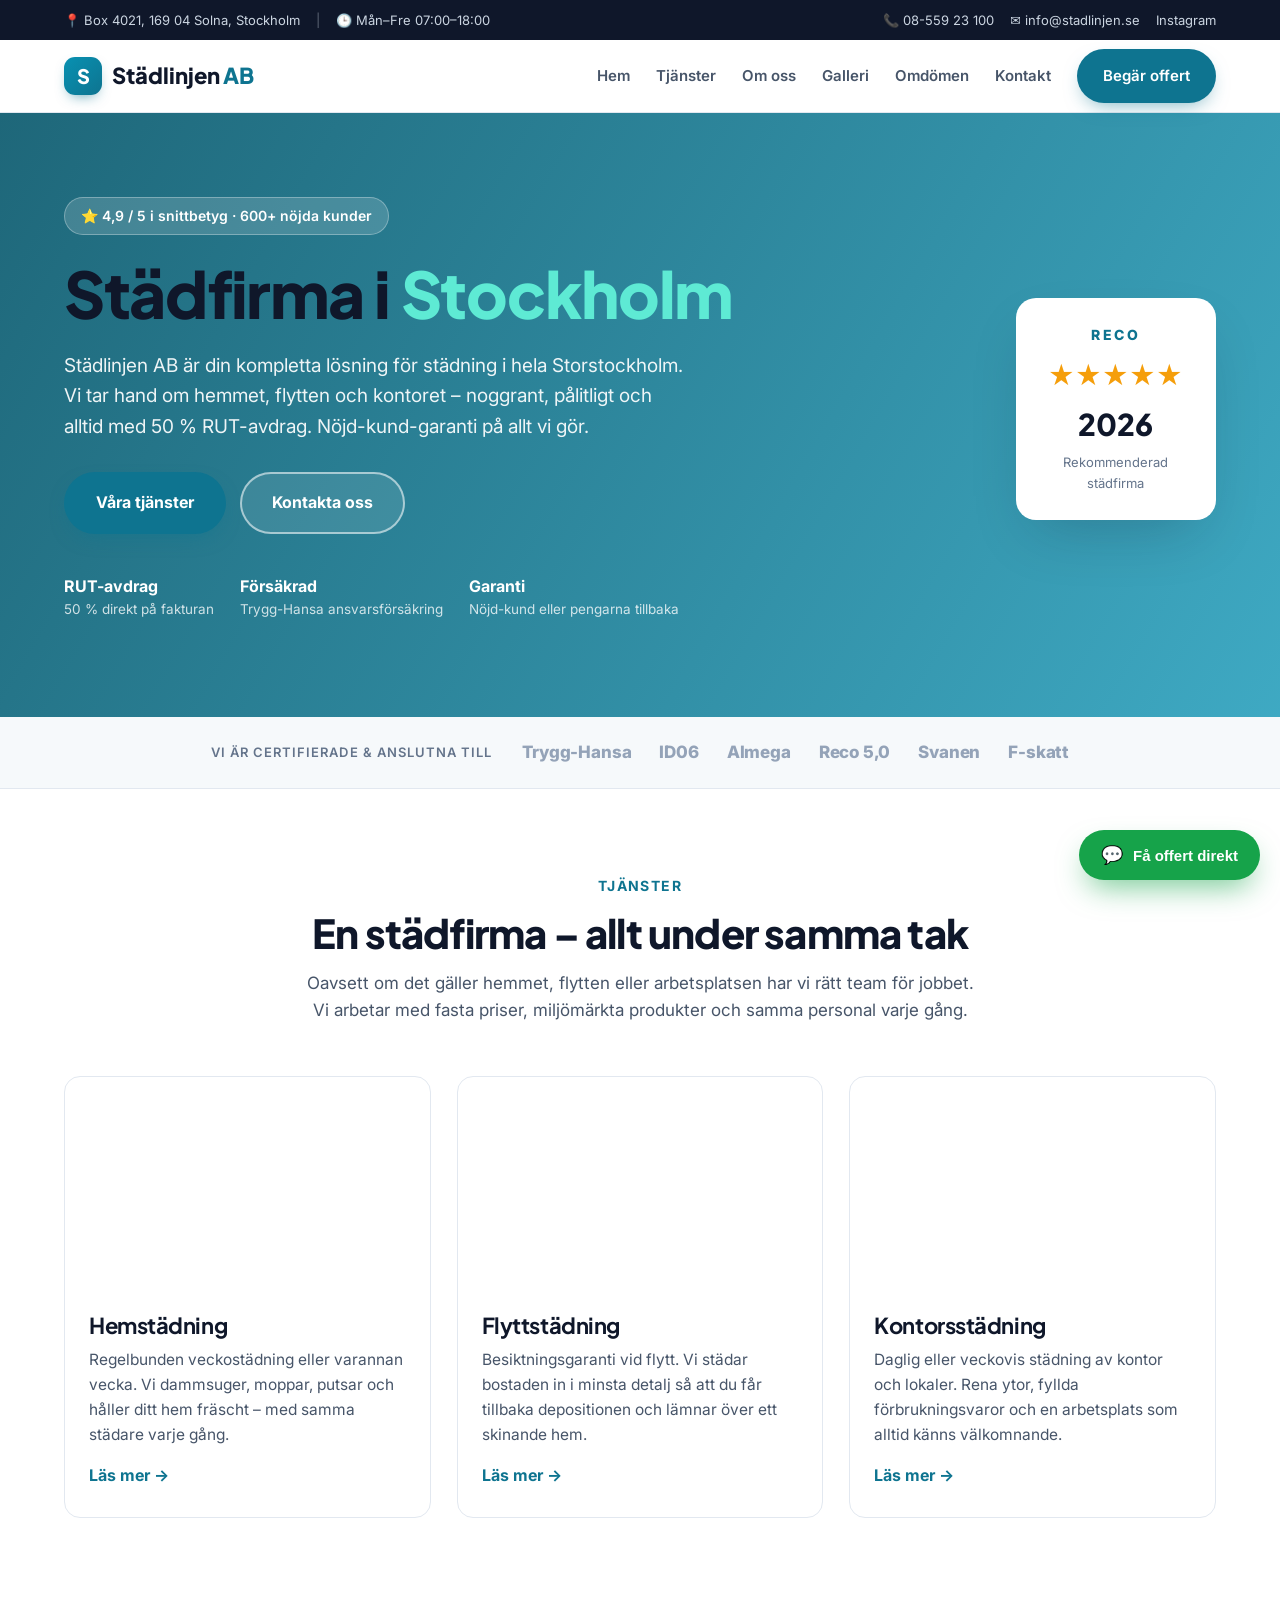
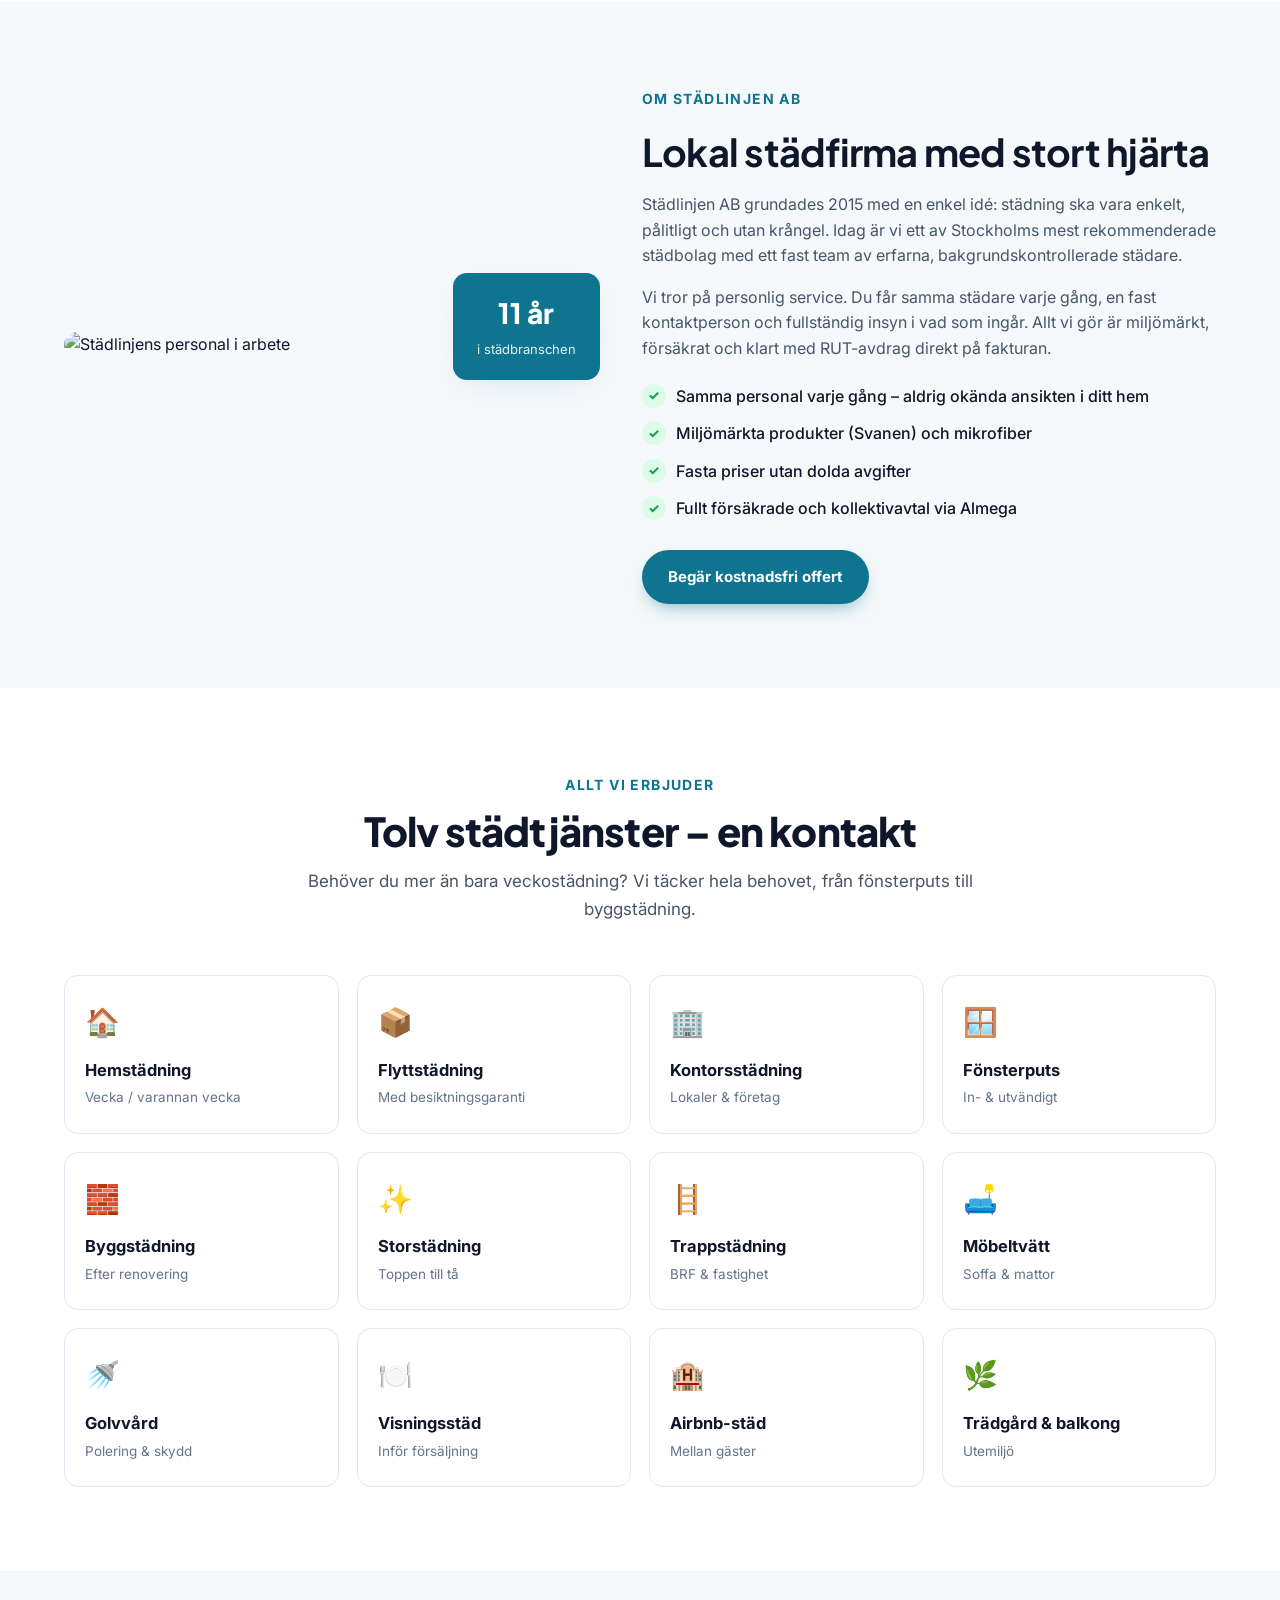
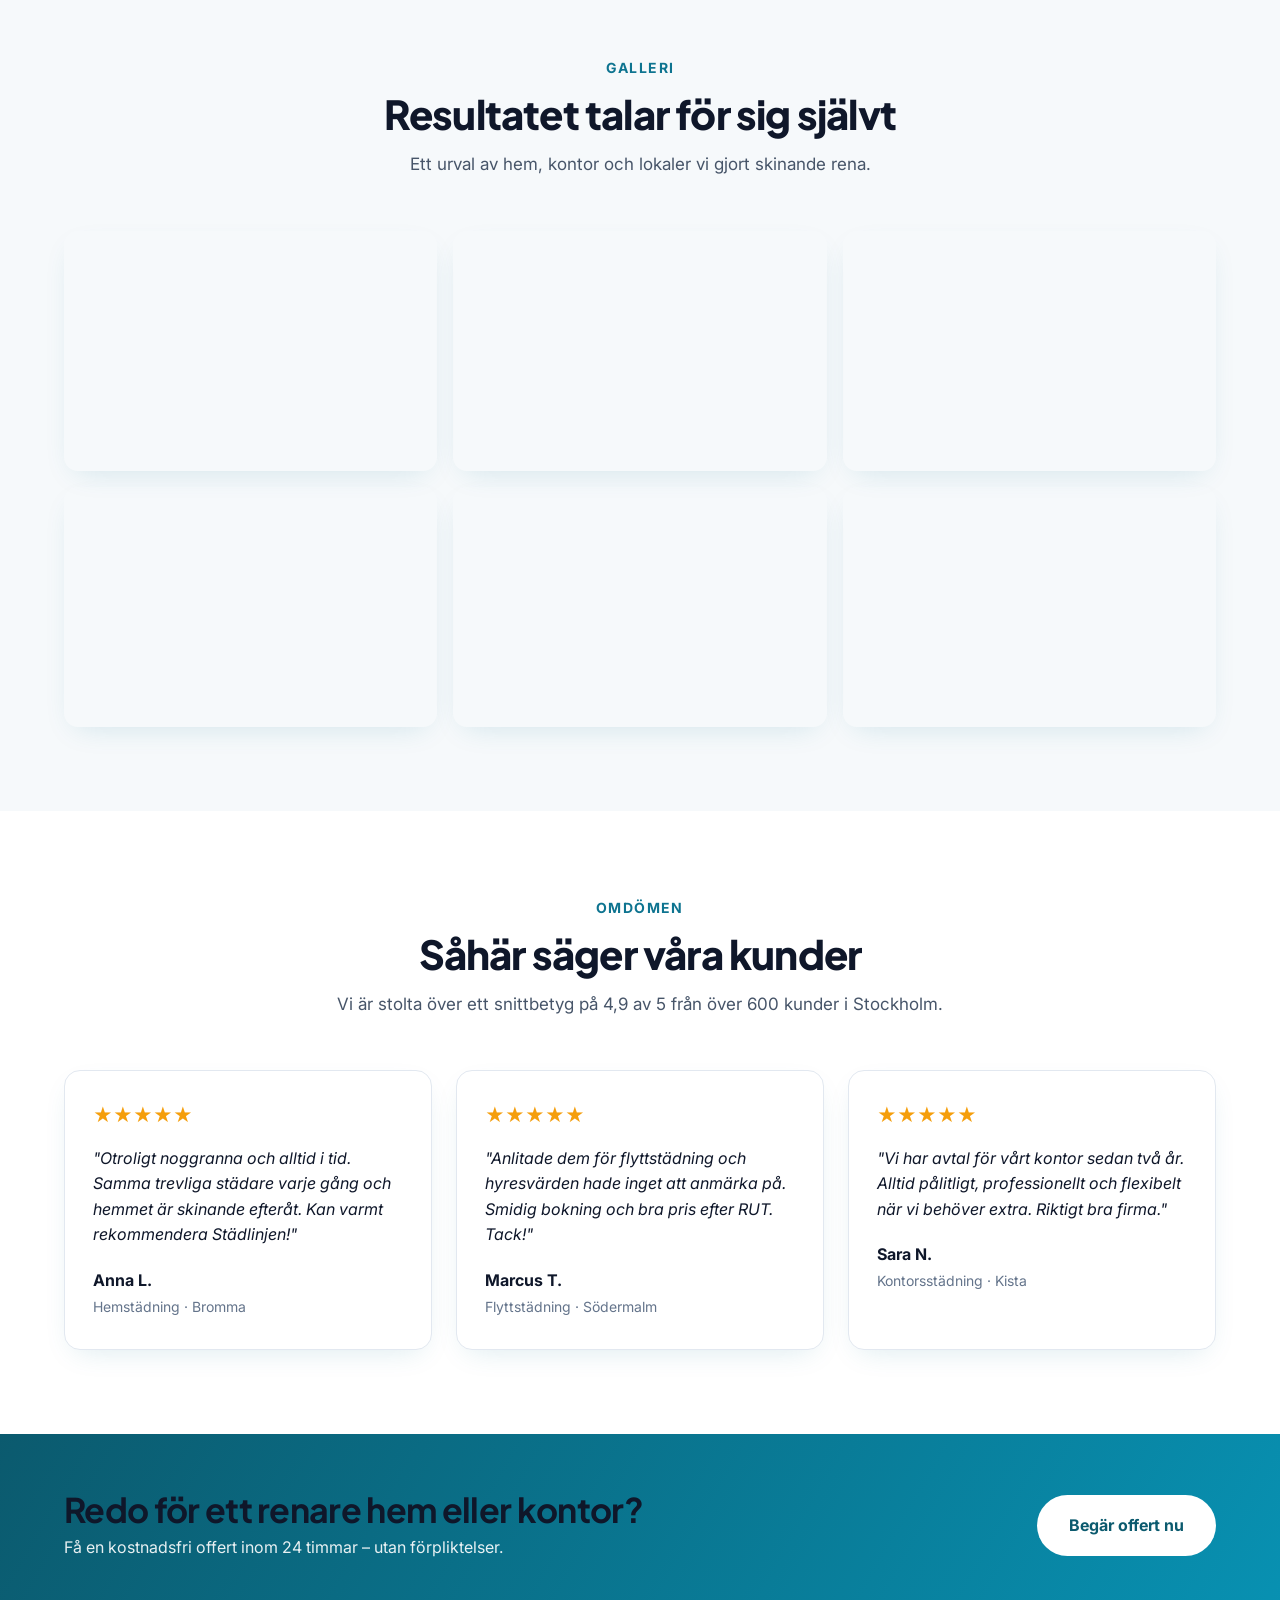
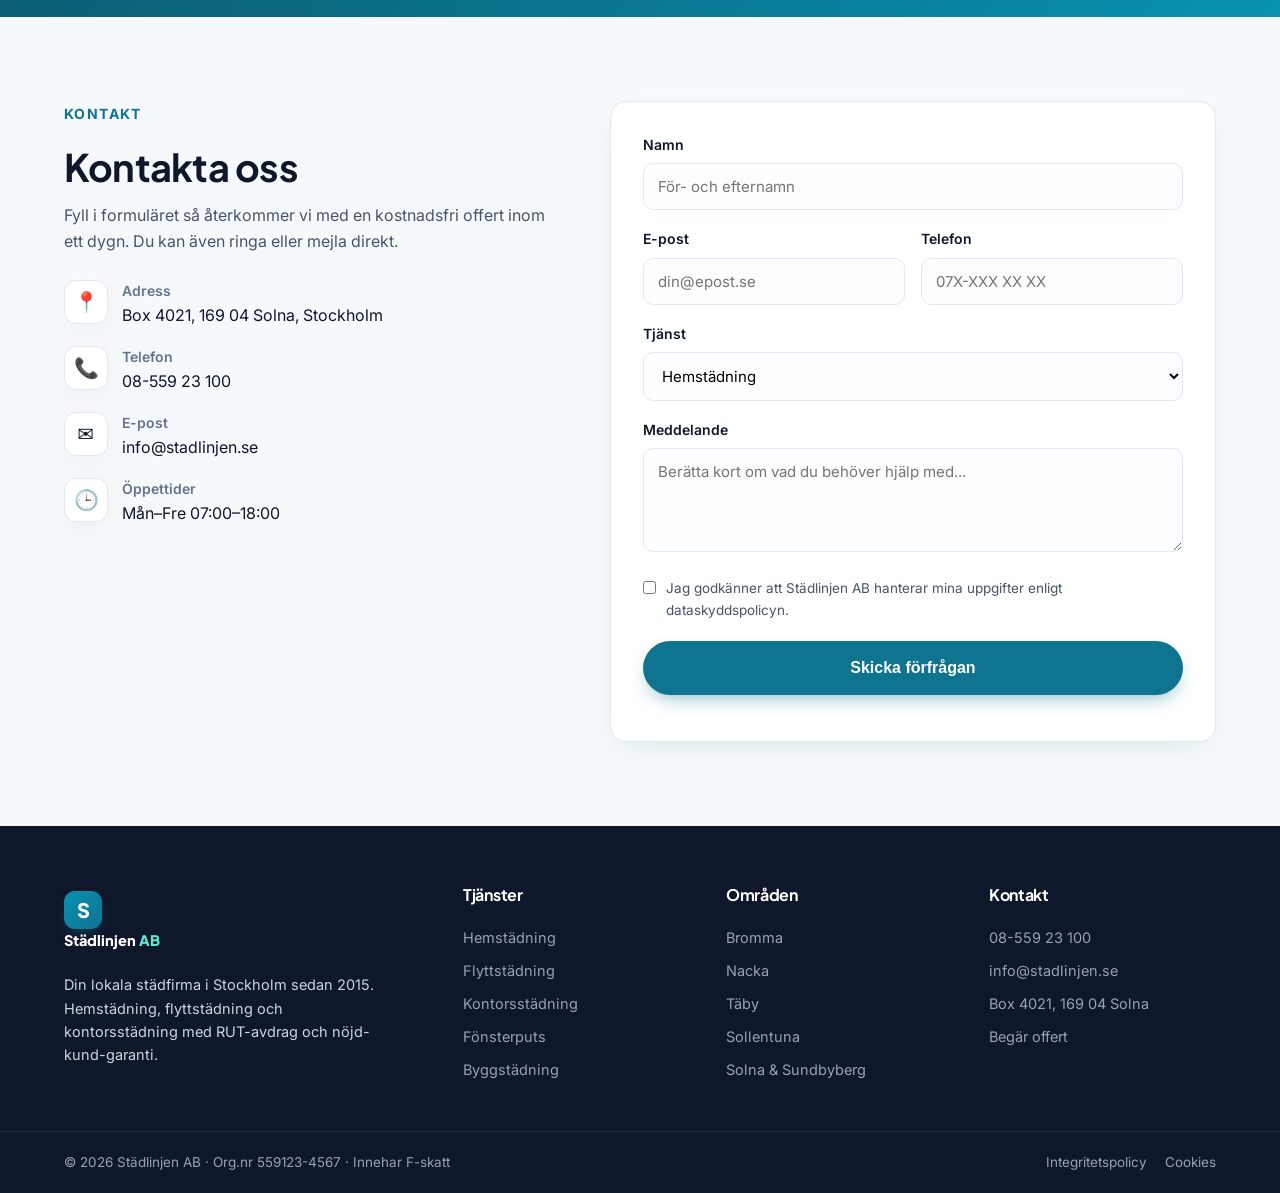
==== index.html @ bc00f58d "Städlinjen AB – hemsida + lead-motor + kontrollcenter" ====
<!DOCTYPE html>
<html lang="sv">
<head>
  <meta charset="UTF-8" />
  <meta name="viewport" content="width=device-width, initial-scale=1.0" />
  <title>Städlinjen AB – Städfirma Stockholm | Hemstädning, Flyttstädning & Kontorsstädning</title>
  <meta name="description" content="Städlinjen AB är din kompletta städfirma i Stockholm. Vi erbjuder hemstädning, flyttstädning, kontorsstädning och fönsterputs med RUT-avdrag. Boka kostnadsfri offert idag!" />
  <link rel="preconnect" href="https://fonts.googleapis.com" />
  <link rel="preconnect" href="https://fonts.gstatic.com" crossorigin />
  <link href="https://fonts.googleapis.com/css2?family=Inter:wght@400;500;600;700;800;900&family=Plus+Jakarta+Sans:wght@500;600;700;800&display=swap" rel="stylesheet" />
  <link rel="stylesheet" href="styles.css" />
</head>
<body>

  <!-- Top bar -->
  <div class="topbar">
    <div class="container topbar__inner">
      <div class="topbar__left">
        <span>📍 Box 4021, 169 04 Solna, Stockholm</span>
        <span class="topbar__divider">|</span>
        <span>🕒 Mån–Fre 07:00–18:00</span>
      </div>
      <div class="topbar__right">
        <a href="tel:08-559 23 100">📞 08-559 23 100</a>
        <a href="mailto:info@stadlinjen.se">✉️ info@stadlinjen.se</a>
        <a href="#" aria-label="Instagram">Instagram</a>
      </div>
    </div>
  </div>

  <!-- Header / Nav -->
  <header class="header" id="header">
    <div class="container header__inner">
      <a href="#hem" class="logo">
        <span class="logo__mark">S</span>
        <span class="logo__text">Städlinjen<span class="logo__ab">AB</span></span>
      </a>
      <nav class="nav" id="nav">
        <a href="#hem">Hem</a>
        <a href="#tjanster">Tjänster</a>
        <a href="#om">Om oss</a>
        <a href="#galleri">Galleri</a>
        <a href="#omdomen">Omdömen</a>
        <a href="#kontakt">Kontakt</a>
        <a href="#kontakt" class="btn btn--primary nav__cta">Begär offert</a>
      </nav>
      <button class="hamburger" id="hamburger" aria-label="Meny">
        <span></span><span></span><span></span>
      </button>
    </div>
  </header>

  <!-- Hero -->
  <section class="hero" id="hem">
    <div class="hero__bg"></div>
    <div class="container hero__inner">
      <div class="hero__content">
        <div class="hero__badge">⭐ 4,9 / 5 i snittbetyg · 600+ nöjda kunder</div>
        <h1>Städfirma i <span>Stockholm</span></h1>
        <p class="hero__lead">
          Städlinjen AB är din kompletta lösning för städning i hela Storstockholm.
          Vi tar hand om hemmet, flytten och kontoret – noggrant, pålitligt och alltid
          med 50 % RUT-avdrag. Nöjd-kund-garanti på allt vi gör.
        </p>
        <div class="hero__actions">
          <a href="#tjanster" class="btn btn--primary btn--lg">Våra tjänster</a>
          <a href="#kontakt" class="btn btn--ghost btn--lg">Kontakta oss</a>
        </div>
        <div class="hero__trust">
          <div class="hero__trust-item"><strong>RUT-avdrag</strong><span>50 % direkt på fakturan</span></div>
          <div class="hero__trust-item"><strong>Försäkrad</strong><span>Trygg-Hansa ansvarsförsäkring</span></div>
          <div class="hero__trust-item"><strong>Garanti</strong><span>Nöjd-kund eller pengarna tillbaka</span></div>
        </div>
      </div>
      <div class="hero__card">
        <div class="reco">
          <div class="reco__top">RECO</div>
          <div class="reco__stars">★★★★★</div>
          <div class="reco__year">2026</div>
          <div class="reco__label">Rekommenderad städfirma</div>
        </div>
      </div>
    </div>
  </section>

  <!-- Logos / trust strip -->
  <section class="trustbar">
    <div class="container trustbar__inner">
      <span>Vi är certifierade & anslutna till</span>
      <div class="trustbar__logos">
        <div class="trustbar__logo">Trygg-Hansa</div>
        <div class="trustbar__logo">ID06</div>
        <div class="trustbar__logo">Almega</div>
        <div class="trustbar__logo">Reco 5,0</div>
        <div class="trustbar__logo">Svanen</div>
        <div class="trustbar__logo">F-skatt</div>
      </div>
    </div>
  </section>

  <!-- Services -->
  <section class="services section" id="tjanster">
    <div class="container">
      <div class="section__head">
        <span class="eyebrow">Tjänster</span>
        <h2>En städfirma – allt under samma tak</h2>
        <p>Oavsett om det gäller hemmet, flytten eller arbetsplatsen har vi rätt team för jobbet. Vi arbetar med fasta priser, miljömärkta produkter och samma personal varje gång.</p>
      </div>

      <div class="cards">
        <article class="card">
          <div class="card__img" style="background-image:url('https://images.unsplash.com/photo-1581578731548-c64695cc6952?auto=format&fit=crop&w=900&q=80')"></div>
          <div class="card__body">
            <h3>Hemstädning</h3>
            <p>Regelbunden veckostädning eller varannan vecka. Vi dammsuger, moppar, putsar och håller ditt hem fräscht – med samma städare varje gång.</p>
            <a href="#kontakt" class="card__link">Läs mer →</a>
          </div>
        </article>

        <article class="card">
          <div class="card__img" style="background-image:url('https://images.unsplash.com/photo-1600585154340-be6161a56a0c?auto=format&fit=crop&w=900&q=80')"></div>
          <div class="card__body">
            <h3>Flyttstädning</h3>
            <p>Besiktningsgaranti vid flytt. Vi städar bostaden in i minsta detalj så att du får tillbaka depositionen och lämnar över ett skinande hem.</p>
            <a href="#kontakt" class="card__link">Läs mer →</a>
          </div>
        </article>

        <article class="card">
          <div class="card__img" style="background-image:url('https://images.unsplash.com/photo-1497366754035-f200968a6e72?auto=format&fit=crop&w=900&q=80')"></div>
          <div class="card__body">
            <h3>Kontorsstädning</h3>
            <p>Daglig eller veckovis städning av kontor och lokaler. Rena ytor, fyllda förbrukningsvaror och en arbetsplats som alltid känns välkomnande.</p>
            <a href="#kontakt" class="card__link">Läs mer →</a>
          </div>
        </article>
      </div>
    </div>
  </section>

  <!-- About -->
  <section class="about section section--alt" id="om">
    <div class="container about__inner">
      <div class="about__media">
        <img src="https://images.unsplash.com/photo-1628177142898-93e36e4e3a50?auto=format&fit=crop&w=900&q=80" alt="Städlinjens personal i arbete" />
        <div class="about__stat">
          <strong>11 år</strong>
          <span>i städbranschen</span>
        </div>
      </div>
      <div class="about__content">
        <span class="eyebrow">Om Städlinjen AB</span>
        <h2>Lokal städfirma med stort hjärta</h2>
        <p>
          Städlinjen AB grundades 2015 med en enkel idé: städning ska vara enkelt, pålitligt
          och utan krångel. Idag är vi ett av Stockholms mest rekommenderade städbolag med
          ett fast team av erfarna, bakgrundskontrollerade städare.
        </p>
        <p>
          Vi tror på personlig service. Du får samma städare varje gång, en fast kontaktperson
          och fullständig insyn i vad som ingår. Allt vi gör är miljömärkt, försäkrat och
          klart med RUT-avdrag direkt på fakturan.
        </p>
        <ul class="checklist">
          <li>Samma personal varje gång – aldrig okända ansikten i ditt hem</li>
          <li>Miljömärkta produkter (Svanen) och mikrofiber</li>
          <li>Fasta priser utan dolda avgifter</li>
          <li>Fullt försäkrade och kollektivavtal via Almega</li>
        </ul>
        <a href="#kontakt" class="btn btn--primary">Begär kostnadsfri offert</a>
      </div>
    </div>
  </section>

  <!-- All services grid -->
  <section class="grid-section section" id="alla-tjanster">
    <div class="container">
      <div class="section__head">
        <span class="eyebrow">Allt vi erbjuder</span>
        <h2>Tolv städtjänster – en kontakt</h2>
        <p>Behöver du mer än bara veckostädning? Vi täcker hela behovet, från fönsterputs till byggstädning.</p>
      </div>
      <div class="grid">
        <a href="#kontakt" class="grid__item"><span class="grid__icon">🏠</span><strong>Hemstädning</strong><small>Vecka / varannan vecka</small></a>
        <a href="#kontakt" class="grid__item"><span class="grid__icon">📦</span><strong>Flyttstädning</strong><small>Med besiktningsgaranti</small></a>
        <a href="#kontakt" class="grid__item"><span class="grid__icon">🏢</span><strong>Kontorsstädning</strong><small>Lokaler & företag</small></a>
        <a href="#kontakt" class="grid__item"><span class="grid__icon">🪟</span><strong>Fönsterputs</strong><small>In- & utvändigt</small></a>
        <a href="#kontakt" class="grid__item"><span class="grid__icon">🧱</span><strong>Byggstädning</strong><small>Efter renovering</small></a>
        <a href="#kontakt" class="grid__item"><span class="grid__icon">✨</span><strong>Storstädning</strong><small>Toppen till tå</small></a>
        <a href="#kontakt" class="grid__item"><span class="grid__icon">🪜</span><strong>Trappstädning</strong><small>BRF & fastighet</small></a>
        <a href="#kontakt" class="grid__item"><span class="grid__icon">🛋️</span><strong>Möbeltvätt</strong><small>Soffa & mattor</small></a>
        <a href="#kontakt" class="grid__item"><span class="grid__icon">🚿</span><strong>Golvvård</strong><small>Polering & skydd</small></a>
        <a href="#kontakt" class="grid__item"><span class="grid__icon">🍽️</span><strong>Visningsstäd</strong><small>Inför försäljning</small></a>
        <a href="#kontakt" class="grid__item"><span class="grid__icon">🏨</span><strong>Airbnb-städ</strong><small>Mellan gäster</small></a>
        <a href="#kontakt" class="grid__item"><span class="grid__icon">🌿</span><strong>Trädgård & balkong</strong><small>Utemiljö</small></a>
      </div>
    </div>
  </section>

  <!-- Gallery -->
  <section class="gallery section section--alt" id="galleri">
    <div class="container">
      <div class="section__head">
        <span class="eyebrow">Galleri</span>
        <h2>Resultatet talar för sig självt</h2>
        <p>Ett urval av hem, kontor och lokaler vi gjort skinande rena.</p>
      </div>
      <div class="gallery__grid">
        <div class="gallery__item" style="background-image:url('https://images.unsplash.com/photo-1556911220-bff31c812dba?auto=format&fit=crop&w=700&q=80')"></div>
        <div class="gallery__item" style="background-image:url('https://images.unsplash.com/photo-1584622650111-993a426fbf0a?auto=format&fit=crop&w=700&q=80')"></div>
        <div class="gallery__item" style="background-image:url('https://images.unsplash.com/photo-1527515637462-cff94eecc1ac?auto=format&fit=crop&w=700&q=80')"></div>
        <div class="gallery__item" style="background-image:url('https://images.unsplash.com/photo-1585421514738-01798e348b17?auto=format&fit=crop&w=700&q=80')"></div>
        <div class="gallery__item" style="background-image:url('https://images.unsplash.com/photo-1581578017093-cd30fce4eeb7?auto=format&fit=crop&w=700&q=80')"></div>
        <div class="gallery__item" style="background-image:url('https://images.unsplash.com/photo-1563453392212-326f5e854473?auto=format&fit=crop&w=700&q=80')"></div>
      </div>
    </div>
  </section>

  <!-- Testimonials -->
  <section class="testimonials section" id="omdomen">
    <div class="container">
      <div class="section__head">
        <span class="eyebrow">Omdömen</span>
        <h2>Såhär säger våra kunder</h2>
        <p>Vi är stolta över ett snittbetyg på 4,9 av 5 från över 600 kunder i Stockholm.</p>
      </div>
      <div class="testi__grid">
        <figure class="testi">
          <div class="testi__stars">★★★★★</div>
          <blockquote>"Otroligt noggranna och alltid i tid. Samma trevliga städare varje gång och hemmet är skinande efteråt. Kan varmt rekommendera Städlinjen!"</blockquote>
          <figcaption><strong>Anna L.</strong><span>Hemstädning · Bromma</span></figcaption>
        </figure>
        <figure class="testi">
          <div class="testi__stars">★★★★★</div>
          <blockquote>"Anlitade dem för flyttstädning och hyresvärden hade inget att anmärka på. Smidig bokning och bra pris efter RUT. Tack!"</blockquote>
          <figcaption><strong>Marcus T.</strong><span>Flyttstädning · Södermalm</span></figcaption>
        </figure>
        <figure class="testi">
          <div class="testi__stars">★★★★★</div>
          <blockquote>"Vi har avtal för vårt kontor sedan två år. Alltid pålitligt, professionellt och flexibelt när vi behöver extra. Riktigt bra firma."</blockquote>
          <figcaption><strong>Sara N.</strong><span>Kontorsstädning · Kista</span></figcaption>
        </figure>
      </div>
    </div>
  </section>

  <!-- CTA banner -->
  <section class="ctabanner">
    <div class="container ctabanner__inner">
      <div>
        <h2>Redo för ett renare hem eller kontor?</h2>
        <p>Få en kostnadsfri offert inom 24 timmar – utan förpliktelser.</p>
      </div>
      <a href="#kontakt" class="btn btn--white btn--lg">Begär offert nu</a>
    </div>
  </section>

  <!-- Contact -->
  <section class="contact section section--alt" id="kontakt">
    <div class="container contact__inner">
      <div class="contact__info">
        <span class="eyebrow">Kontakt</span>
        <h2>Kontakta oss</h2>
        <p>Fyll i formuläret så återkommer vi med en kostnadsfri offert inom ett dygn. Du kan även ringa eller mejla direkt.</p>
        <ul class="contact__list">
          <li><span>📍</span><div><strong>Adress</strong>Box 4021, 169 04 Solna, Stockholm</div></li>
          <li><span>📞</span><div><strong>Telefon</strong><a href="tel:08-559 23 100">08-559 23 100</a></div></li>
          <li><span>✉️</span><div><strong>E-post</strong><a href="mailto:info@stadlinjen.se">info@stadlinjen.se</a></div></li>
          <li><span>🕒</span><div><strong>Öppettider</strong>Mån–Fre 07:00–18:00</div></li>
        </ul>
      </div>
      <form class="contact__form" id="contactForm">
        <div class="field">
          <label for="name">Namn</label>
          <input type="text" id="name" name="name" placeholder="För- och efternamn" required />
        </div>
        <div class="field-row">
          <div class="field">
            <label for="email">E-post</label>
            <input type="email" id="email" name="email" placeholder="din@epost.se" required />
          </div>
          <div class="field">
            <label for="phone">Telefon</label>
            <input type="tel" id="phone" name="phone" placeholder="07X-XXX XX XX" required />
          </div>
        </div>
        <div class="field">
          <label for="service">Tjänst</label>
          <select id="service" name="service">
            <option>Hemstädning</option>
            <option>Flyttstädning</option>
            <option>Kontorsstädning</option>
            <option>Fönsterputs</option>
            <option>Byggstädning</option>
            <option>Annat</option>
          </select>
        </div>
        <div class="field">
          <label for="message">Meddelande</label>
          <textarea id="message" name="message" rows="4" placeholder="Berätta kort om vad du behöver hjälp med..."></textarea>
        </div>
        <label class="checkbox">
          <input type="checkbox" required />
          <span>Jag godkänner att Städlinjen AB hanterar mina uppgifter enligt dataskyddspolicyn.</span>
        </label>
        <button type="submit" class="btn btn--primary btn--lg btn--block">Skicka förfrågan</button>
        <p class="form__note" id="formNote"></p>
      </form>
    </div>
  </section>

  <!-- Footer -->
  <footer class="footer">
    <div class="container footer__inner">
      <div class="footer__col footer__col--brand">
        <a href="#hem" class="logo logo--light">
          <span class="logo__mark">S</span>
          <span class="logo__text">Städlinjen<span class="logo__ab">AB</span></span>
        </a>
        <p>Din lokala städfirma i Stockholm sedan 2015. Hemstädning, flyttstädning och kontorsstädning med RUT-avdrag och nöjd-kund-garanti.</p>
      </div>
      <div class="footer__col">
        <h4>Tjänster</h4>
        <a href="#tjanster">Hemstädning</a>
        <a href="#tjanster">Flyttstädning</a>
        <a href="#tjanster">Kontorsstädning</a>
        <a href="#alla-tjanster">Fönsterputs</a>
        <a href="#alla-tjanster">Byggstädning</a>
      </div>
      <div class="footer__col">
        <h4>Områden</h4>
        <a href="#">Bromma</a>
        <a href="#">Nacka</a>
        <a href="#">Täby</a>
        <a href="#">Sollentuna</a>
        <a href="#">Solna & Sundbyberg</a>
      </div>
      <div class="footer__col">
        <h4>Kontakt</h4>
        <a href="tel:08-559 23 100">08-559 23 100</a>
        <a href="mailto:info@stadlinjen.se">info@stadlinjen.se</a>
        <a href="#">Box 4021, 169 04 Solna</a>
        <a href="#kontakt">Begär offert</a>
      </div>
    </div>
    <div class="footer__bottom">
      <div class="container footer__bottom-inner">
        <span>© 2026 Städlinjen AB · Org.nr 559123-4567 · Innehar F-skatt</span>
        <div class="footer__links">
          <a href="#">Integritetspolicy</a>
          <a href="#">Cookies</a>
        </div>
      </div>
    </div>
  </footer>

  <script src="script.js"></script>
  <script src="chat.js"></script>
</body>
</html>
---- styles.css ----
/* ===== Reset & tokens ===== */
*, *::before, *::after { box-sizing: border-box; margin: 0; padding: 0; }
:root {
  --blue: #0e7490;        /* teal-blue primary */
  --blue-dark: #0b5a6e;
  --blue-600: #0891b2;
  --accent: #16a34a;       /* fresh green */
  --ink: #0f172a;
  --slate: #475569;
  --muted: #64748b;
  --line: #e2e8f0;
  --bg: #ffffff;
  --bg-alt: #f6f9fb;
  --card: #ffffff;
  --radius: 16px;
  --shadow: 0 10px 30px -12px rgba(14, 116, 144, .18);
  --shadow-lg: 0 24px 60px -20px rgba(15, 23, 42, .25);
  --maxw: 1200px;
  font-family: 'Inter', system-ui, sans-serif;
}
html { scroll-behavior: smooth; scroll-padding-top: 90px; }
body { color: var(--ink); background: var(--bg); line-height: 1.6; -webkit-font-smoothing: antialiased; }
img { max-width: 100%; display: block; }
a { text-decoration: none; color: inherit; }
ul { list-style: none; }
h1, h2, h3, h4 { font-family: 'Plus Jakarta Sans', 'Inter', sans-serif; line-height: 1.15; letter-spacing: -.02em; color: var(--ink); }
.container { width: 100%; max-width: var(--maxw); margin: 0 auto; padding: 0 24px; }

/* ===== Buttons ===== */
.btn {
  display: inline-flex; align-items: center; justify-content: center; gap: 8px;
  font-weight: 700; font-size: 15px; padding: 13px 24px; border-radius: 999px;
  border: 2px solid transparent; cursor: pointer; transition: .22s ease; white-space: nowrap;
}
.btn--primary { background: var(--blue); color: #fff; box-shadow: 0 8px 20px -8px rgba(14,116,144,.6); }
.btn--primary:hover { background: var(--blue-dark); transform: translateY(-2px); }
.btn--ghost { background: rgba(255,255,255,.1); color: #fff; border-color: rgba(255,255,255,.55); }
.btn--ghost:hover { background: #fff; color: var(--blue-dark); }
.btn--white { background: #fff; color: var(--blue-dark); }
.btn--white:hover { transform: translateY(-2px); box-shadow: var(--shadow-lg); }
.btn--lg { padding: 16px 30px; font-size: 16px; }
.btn--block { width: 100%; }

/* ===== Topbar ===== */
.topbar { background: var(--ink); color: #cbd5e1; font-size: 13px; }
.topbar__inner { display: flex; justify-content: space-between; align-items: center; height: 40px; }
.topbar__left, .topbar__right { display: flex; gap: 16px; align-items: center; }
.topbar__right a:hover { color: #fff; }
.topbar__divider { opacity: .4; }
@media (max-width: 820px) { .topbar__left { display: none; } .topbar__inner { justify-content: center; } }

/* ===== Header ===== */
.header { position: sticky; top: 0; z-index: 50; background: rgba(255,255,255,.92); backdrop-filter: blur(10px); border-bottom: 1px solid var(--line); transition: .3s; }
.header.scrolled { box-shadow: 0 6px 24px -16px rgba(15,23,42,.35); }
.header__inner { display: flex; align-items: center; justify-content: space-between; height: 72px; }
.logo { display: flex; align-items: center; gap: 10px; font-family: 'Plus Jakarta Sans'; font-weight: 800; font-size: 22px; color: var(--ink); }
.logo__mark { width: 38px; height: 38px; display: grid; place-items: center; background: linear-gradient(135deg, var(--blue-600), var(--blue)); color: #fff; border-radius: 11px; font-size: 20px; box-shadow: 0 6px 14px -6px rgba(14,116,144,.7); }
.logo__ab { color: var(--blue); margin-left: 3px; }
.logo--light, .logo--light .logo__text { color: #fff; }
.logo--light .logo__ab { color: #5eead4; }
.nav { display: flex; align-items: center; gap: 26px; }
.nav a { font-weight: 600; font-size: 15px; color: var(--slate); transition: .2s; }
.nav a:hover { color: var(--blue); }
.nav__cta { color: #fff !important; }
.hamburger { display: none; flex-direction: column; gap: 5px; background: none; border: 0; cursor: pointer; padding: 6px; }
.hamburger span { width: 26px; height: 3px; background: var(--ink); border-radius: 2px; transition: .3s; }

@media (max-width: 940px) {
  .hamburger { display: flex; }
  .nav { position: fixed; inset: 112px 0 auto 0; flex-direction: column; background: #fff; padding: 20px 24px 28px; gap: 4px; border-bottom: 1px solid var(--line); box-shadow: var(--shadow-lg); transform: translateY(-150%); transition: .35s; }
  .nav.open { transform: translateY(0); }
  .nav a { width: 100%; padding: 12px 0; border-bottom: 1px solid var(--line); }
  .nav__cta { margin-top: 10px; text-align: center; border-bottom: 0 !important; }
}

/* ===== Hero ===== */
.hero { position: relative; color: #fff; overflow: hidden; }
.hero__bg { position: absolute; inset: 0; background: linear-gradient(120deg, rgba(11,90,110,.92), rgba(8,145,178,.78)), url('https://images.unsplash.com/photo-1581578731548-c64695cc6952?auto=format&fit=crop&w=1600&q=80') center/cover; }
.hero__inner { position: relative; display: grid; grid-template-columns: 1.4fr .6fr; gap: 40px; align-items: center; padding: 84px 24px 96px; }
.hero__badge { display: inline-block; background: rgba(255,255,255,.16); border: 1px solid rgba(255,255,255,.3); padding: 7px 16px; border-radius: 999px; font-size: 14px; font-weight: 600; margin-bottom: 22px; }
.hero h1 { font-size: clamp(38px, 6vw, 64px); font-weight: 800; }
.hero h1 span { color: #5eead4; }
.hero__lead { font-size: clamp(16px, 2vw, 19px); max-width: 620px; margin: 20px 0 30px; color: rgba(255,255,255,.92); }
.hero__actions { display: flex; gap: 14px; flex-wrap: wrap; }
.hero__trust { display: flex; gap: 26px; margin-top: 40px; flex-wrap: wrap; }
.hero__trust-item { display: flex; flex-direction: column; }
.hero__trust-item strong { font-size: 16px; }
.hero__trust-item span { font-size: 13.5px; color: rgba(255,255,255,.78); }
.hero__card { display: flex; justify-content: flex-end; }
.reco { background: #fff; color: var(--ink); border-radius: 20px; padding: 26px 30px; text-align: center; box-shadow: var(--shadow-lg); width: 200px; }
.reco__top { font-weight: 800; letter-spacing: .18em; color: var(--blue); font-size: 14px; }
.reco__stars { color: #f59e0b; font-size: 26px; margin: 8px 0 4px; }
.reco__year { font-size: 30px; font-weight: 800; font-family: 'Plus Jakarta Sans'; }
.reco__label { font-size: 13px; color: var(--muted); margin-top: 4px; }
@media (max-width: 860px) { .hero__inner { grid-template-columns: 1fr; } .hero__card { justify-content: flex-start; } }

/* ===== Trustbar ===== */
.trustbar { background: var(--bg-alt); border-bottom: 1px solid var(--line); }
.trustbar__inner { display: flex; align-items: center; gap: 30px; padding: 22px 24px; flex-wrap: wrap; justify-content: center; }
.trustbar__inner > span { font-size: 13px; font-weight: 600; color: var(--muted); text-transform: uppercase; letter-spacing: .08em; }
.trustbar__logos { display: flex; gap: 28px; flex-wrap: wrap; justify-content: center; }
.trustbar__logo { font-weight: 800; color: #94a3b8; font-size: 17px; letter-spacing: -.01em; }

/* ===== Sections ===== */
.section { padding: 84px 0; }
.section--alt { background: var(--bg-alt); }
.section__head { max-width: 680px; margin: 0 auto 52px; text-align: center; }
.eyebrow { display: inline-block; color: var(--blue); font-weight: 700; font-size: 14px; text-transform: uppercase; letter-spacing: .1em; margin-bottom: 12px; }
.section__head h2 { font-size: clamp(28px, 4vw, 40px); font-weight: 800; }
.section__head p { color: var(--slate); margin-top: 14px; font-size: 17px; }

/* ===== Service cards ===== */
.cards { display: grid; grid-template-columns: repeat(3, 1fr); gap: 26px; }
.card { background: var(--card); border: 1px solid var(--line); border-radius: var(--radius); overflow: hidden; transition: .28s; }
.card:hover { transform: translateY(-6px); box-shadow: var(--shadow-lg); border-color: transparent; }
.card__img { height: 210px; background-size: cover; background-position: center; }
.card__body { padding: 26px 24px 28px; }
.card__body h3 { font-size: 22px; margin-bottom: 10px; }
.card__body p { color: var(--slate); font-size: 15.5px; }
.card__link { display: inline-block; margin-top: 16px; color: var(--blue); font-weight: 700; }
.card__link:hover { color: var(--blue-dark); }
@media (max-width: 880px) { .cards { grid-template-columns: 1fr; max-width: 460px; margin: 0 auto; } }

/* ===== About ===== */
.about__inner { display: grid; grid-template-columns: 1fr 1.1fr; gap: 56px; align-items: center; }
.about__media { position: relative; }
.about__media img { border-radius: var(--radius); box-shadow: var(--shadow-lg); }
.about__stat { position: absolute; right: -14px; bottom: -22px; background: var(--blue); color: #fff; padding: 18px 24px; border-radius: 14px; box-shadow: var(--shadow); text-align: center; }
.about__stat strong { display: block; font-size: 28px; font-family: 'Plus Jakarta Sans'; font-weight: 800; }
.about__stat span { font-size: 13px; opacity: .9; }
.about__content h2 { font-size: clamp(26px, 4vw, 38px); margin: 8px 0 18px; }
.about__content p { color: var(--slate); margin-bottom: 16px; }
.checklist { margin: 22px 0 28px; display: grid; gap: 12px; }
.checklist li { position: relative; padding-left: 34px; color: var(--ink); font-weight: 500; }
.checklist li::before { content: "✓"; position: absolute; left: 0; top: 0; width: 24px; height: 24px; background: #dcfce7; color: var(--accent); border-radius: 50%; display: grid; place-items: center; font-weight: 800; font-size: 13px; }
@media (max-width: 880px) { .about__inner { grid-template-columns: 1fr; gap: 60px; } }

/* ===== Grid section ===== */
.grid { display: grid; grid-template-columns: repeat(4, 1fr); gap: 18px; }
.grid__item { background: #fff; border: 1px solid var(--line); border-radius: 14px; padding: 24px 20px; display: flex; flex-direction: column; gap: 4px; transition: .24s; }
.grid__item:hover { transform: translateY(-4px); box-shadow: var(--shadow); border-color: var(--blue); }
.grid__icon { font-size: 28px; margin-bottom: 8px; }
.grid__item strong { font-size: 16.5px; }
.grid__item small { color: var(--muted); font-size: 13.5px; }
@media (max-width: 940px) { .grid { grid-template-columns: repeat(2, 1fr); } }
@media (max-width: 480px) { .grid { grid-template-columns: 1fr; } }

/* ===== Gallery ===== */
.gallery__grid { display: grid; grid-template-columns: repeat(3, 1fr); gap: 16px; }
.gallery__item { height: 240px; border-radius: 14px; background-size: cover; background-position: center; transition: .3s; box-shadow: var(--shadow); }
.gallery__item:hover { transform: scale(1.02); }
@media (max-width: 880px) { .gallery__grid { grid-template-columns: repeat(2, 1fr); } }
@media (max-width: 520px) { .gallery__grid { grid-template-columns: 1fr; } }

/* ===== Testimonials ===== */
.testi__grid { display: grid; grid-template-columns: repeat(3, 1fr); gap: 24px; }
.testi { background: #fff; border: 1px solid var(--line); border-radius: var(--radius); padding: 30px 28px; box-shadow: var(--shadow); }
.testi__stars { color: #f59e0b; font-size: 19px; margin-bottom: 14px; }
.testi blockquote { font-size: 16px; color: var(--ink); font-style: italic; margin-bottom: 20px; }
.testi figcaption strong { display: block; }
.testi figcaption span { color: var(--muted); font-size: 14px; }
@media (max-width: 880px) { .testi__grid { grid-template-columns: 1fr; max-width: 520px; margin: 0 auto; } }

/* ===== CTA banner ===== */
.ctabanner { background: linear-gradient(120deg, var(--blue-dark), var(--blue-600)); color: #fff; }
.ctabanner__inner { display: flex; align-items: center; justify-content: space-between; gap: 30px; padding: 56px 24px; flex-wrap: wrap; }
.ctabanner h2 { font-size: clamp(24px, 3.5vw, 34px); }
.ctabanner p { opacity: .9; margin-top: 6px; }

/* ===== Contact ===== */
.contact__inner { display: grid; grid-template-columns: .9fr 1.1fr; gap: 50px; align-items: start; }
.contact__info h2 { font-size: clamp(26px, 4vw, 38px); margin: 8px 0 14px; }
.contact__info > p { color: var(--slate); margin-bottom: 26px; }
.contact__list { display: grid; gap: 18px; }
.contact__list li { display: flex; gap: 14px; align-items: flex-start; }
.contact__list li span { font-size: 20px; width: 44px; height: 44px; background: #fff; border: 1px solid var(--line); border-radius: 12px; display: grid; place-items: center; flex-shrink: 0; box-shadow: var(--shadow); }
.contact__list strong { display: block; font-size: 14px; color: var(--muted); font-weight: 600; }
.contact__list a:hover { color: var(--blue); }
.contact__form { background: #fff; border: 1px solid var(--line); border-radius: var(--radius); padding: 32px; box-shadow: var(--shadow); }
.field { margin-bottom: 18px; }
.field-row { display: grid; grid-template-columns: 1fr 1fr; gap: 16px; }
.field label { display: block; font-weight: 600; font-size: 14px; margin-bottom: 7px; }
.field input, .field select, .field textarea { width: 100%; padding: 13px 14px; border: 1px solid var(--line); border-radius: 10px; font-family: inherit; font-size: 15px; background: #fbfdfe; transition: .2s; }
.field input:focus, .field select:focus, .field textarea:focus { outline: none; border-color: var(--blue); box-shadow: 0 0 0 3px rgba(14,116,144,.12); background: #fff; }
.checkbox { display: flex; gap: 10px; align-items: flex-start; font-size: 13.5px; color: var(--slate); margin: 6px 0 20px; }
.checkbox input { margin-top: 3px; }
.form__note { margin-top: 14px; font-size: 14px; font-weight: 600; text-align: center; }
.form__note.ok { color: var(--accent); }
@media (max-width: 880px) { .contact__inner { grid-template-columns: 1fr; } }
@media (max-width: 480px) { .field-row { grid-template-columns: 1fr; } }

/* ===== Footer ===== */
.footer { background: var(--ink); color: #cbd5e1; padding-top: 60px; }
.footer__inner { display: grid; grid-template-columns: 1.6fr 1fr 1fr 1fr; gap: 36px; padding-bottom: 44px; }
.footer__col h4 { color: #fff; font-size: 16px; margin-bottom: 16px; }
.footer__col a { display: block; color: #94a3b8; padding: 5px 0; font-size: 14.5px; transition: .2s; }
.footer__col a:hover { color: #fff; }
.footer__col--brand p { font-size: 14.5px; margin-top: 16px; max-width: 320px; }
.footer__col--brand .logo { margin-bottom: 4px; }
.footer__bottom { border-top: 1px solid rgba(255,255,255,.1); }
.footer__bottom-inner { display: flex; justify-content: space-between; align-items: center; padding: 20px 24px; font-size: 13.5px; color: #94a3b8; flex-wrap: wrap; gap: 10px; }
.footer__links { display: flex; gap: 18px; }
.footer__links a:hover { color: #fff; }
@media (max-width: 880px) { .footer__inner { grid-template-columns: 1fr 1fr; } }
@media (max-width: 520px) { .footer__inner { grid-template-columns: 1fr; } }

/* ===== Floating CTA ===== */
.floating-cta { position: fixed; right: 20px; bottom: 20px; z-index: 60; background: var(--accent); color: #fff; font-weight: 700; padding: 14px 22px; border-radius: 999px; box-shadow: 0 12px 28px -8px rgba(22,163,74,.6); transition: .25s; }
.floating-cta:hover { transform: translateY(-3px); }
@media (max-width: 600px) { .floating-cta { display: none; } }

/* ===== Reveal animation ===== */
.reveal { opacity: 0; transform: translateY(28px); transition: .7s cubic-bezier(.16,1,.3,1); }
.reveal.in { opacity: 1; transform: none; }

/* ===== Säljchatt-widget ===== */
.slc { position: fixed; right: 20px; bottom: 20px; z-index: 80; font-family: 'Inter', sans-serif; }
.slc__bubble { display: flex; align-items: center; gap: 10px; background: var(--accent); color: #fff; border: 0; cursor: pointer; padding: 14px 22px; border-radius: 999px; font-weight: 700; font-size: 15px; box-shadow: 0 14px 30px -8px rgba(22,163,74,.6); transition: .25s; }
.slc__bubble:hover { transform: translateY(-3px); }
.slc__bubble-icon { font-size: 18px; }
.slc__panel { position: absolute; right: 0; bottom: 70px; width: 360px; max-width: calc(100vw - 32px); height: 520px; max-height: calc(100vh - 120px); background: #fff; border-radius: 20px; box-shadow: 0 30px 70px -20px rgba(15,23,42,.45); display: flex; flex-direction: column; overflow: hidden; opacity: 0; transform: translateY(20px) scale(.96); pointer-events: none; transition: .28s cubic-bezier(.16,1,.3,1); }
.slc__panel.open { opacity: 1; transform: none; pointer-events: auto; }
.slc__head { display: flex; align-items: center; gap: 12px; padding: 16px 18px; background: linear-gradient(120deg, var(--blue-dark), var(--blue-600)); color: #fff; }
.slc__avatar { width: 40px; height: 40px; border-radius: 50%; background: #fff; color: var(--blue); font-weight: 800; display: grid; place-items: center; font-size: 18px; }
.slc__head strong { display: block; font-size: 15px; }
.slc__head span { font-size: 12.5px; opacity: .9; }
.slc__close { margin-left: auto; background: rgba(255,255,255,.18); border: 0; color: #fff; width: 30px; height: 30px; border-radius: 50%; cursor: pointer; font-size: 14px; }
.slc__body { flex: 1; overflow-y: auto; padding: 18px; display: flex; flex-direction: column; gap: 10px; background: #f6f9fb; }
.slc__msg { max-width: 82%; padding: 11px 15px; border-radius: 16px; font-size: 14.5px; line-height: 1.45; animation: slcIn .3s ease; }
.slc__msg--bot { background: #fff; border: 1px solid var(--line); border-bottom-left-radius: 4px; align-self: flex-start; }
.slc__msg--user { background: var(--blue); color: #fff; border-bottom-right-radius: 4px; align-self: flex-end; }
@keyframes slcIn { from { opacity: 0; transform: translateY(8px); } }
.slc__foot { padding: 14px; border-top: 1px solid var(--line); display: flex; flex-wrap: wrap; gap: 8px; background: #fff; }
.slc__opt { background: #ecfeff; border: 1px solid #a5f3fc; color: var(--blue-dark); padding: 9px 14px; border-radius: 999px; font-size: 13.5px; font-weight: 600; cursor: pointer; transition: .18s; }
.slc__opt:hover { background: var(--blue); color: #fff; border-color: var(--blue); }
.slc__inputrow { display: flex; gap: 8px; width: 100%; }
.slc__inputrow input { flex: 1; padding: 11px 14px; border: 1px solid var(--line); border-radius: 10px; font-size: 14.5px; font-family: inherit; }
.slc__inputrow input:focus { outline: none; border-color: var(--blue); box-shadow: 0 0 0 3px rgba(14,116,144,.12); }
.slc__inputrow button { background: var(--blue); color: #fff; border: 0; width: 44px; border-radius: 10px; font-size: 18px; cursor: pointer; }
.slc__done { width: 100%; text-align: center; background: #dcfce7; color: #166534; padding: 12px; border-radius: 12px; font-size: 14px; }
@media (max-width: 600px) { .slc__bubble-txt { display: none; } .slc__bubble { padding: 16px; } }
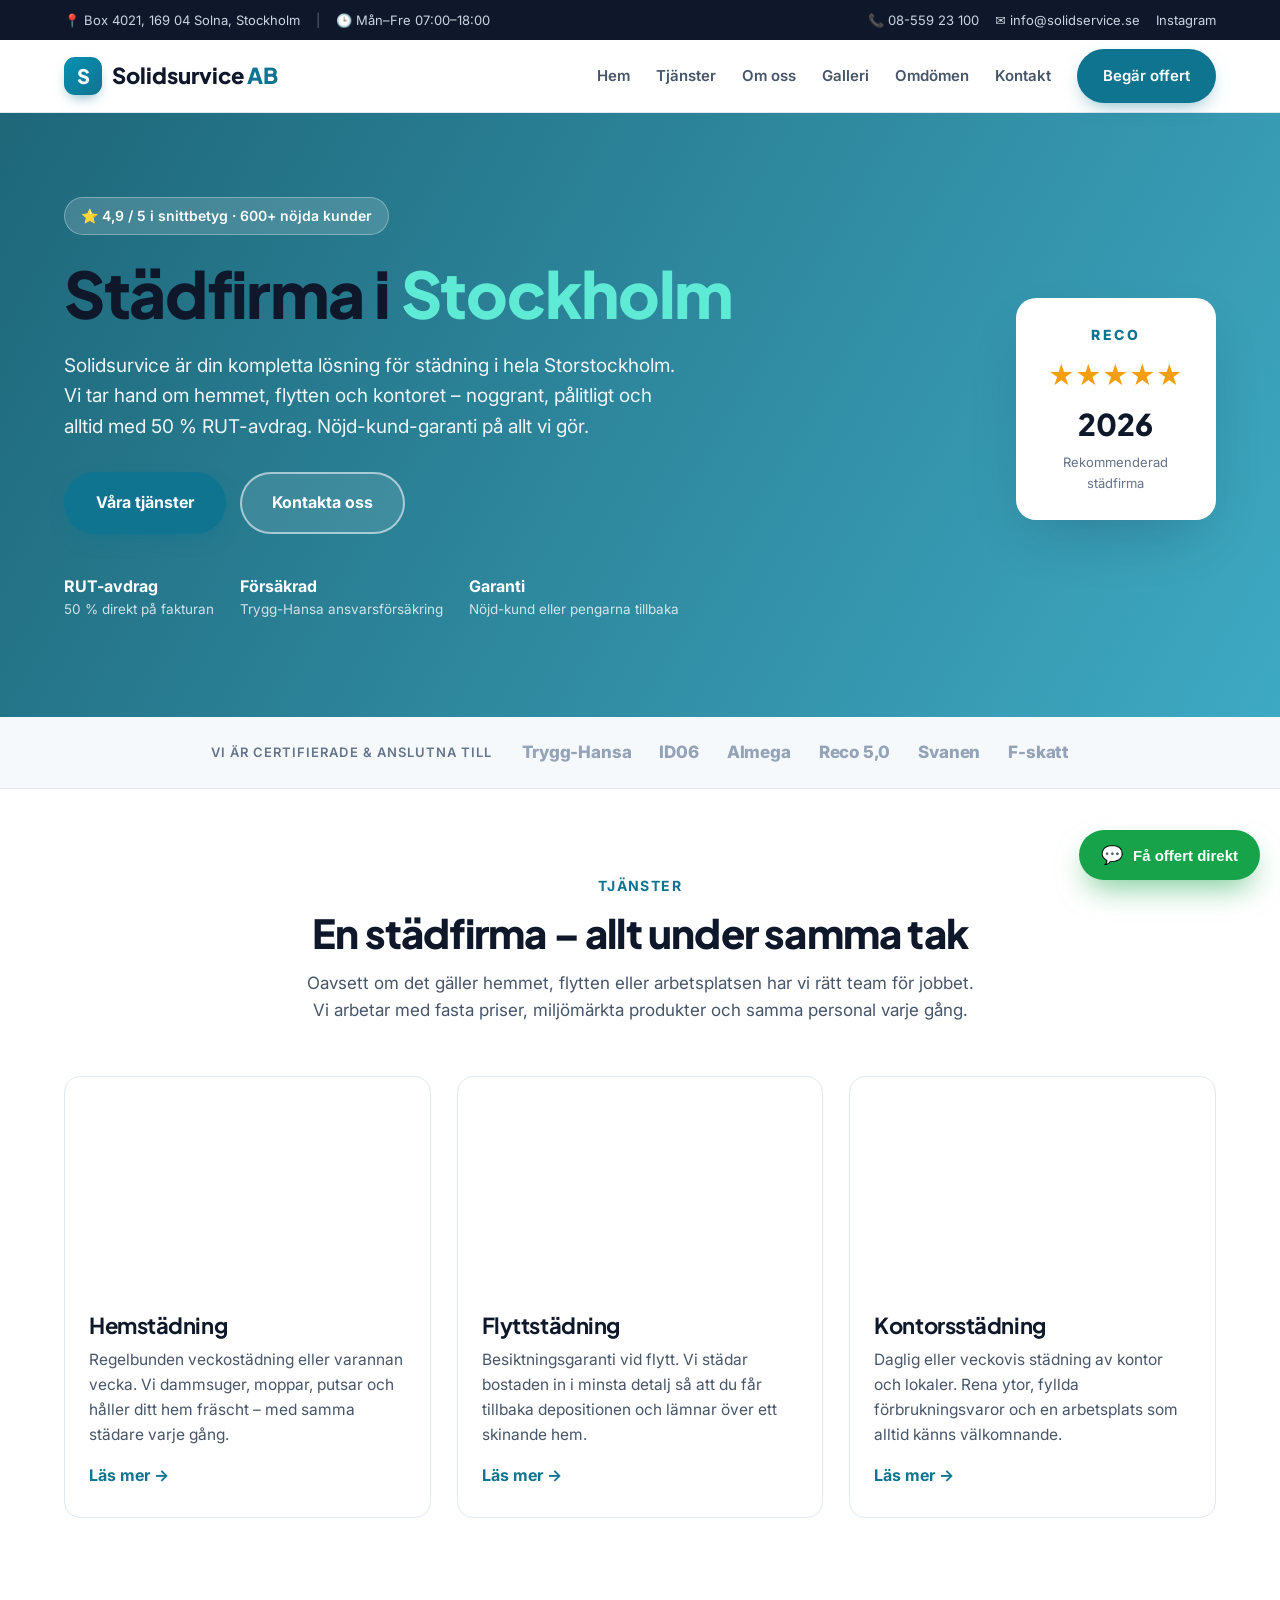
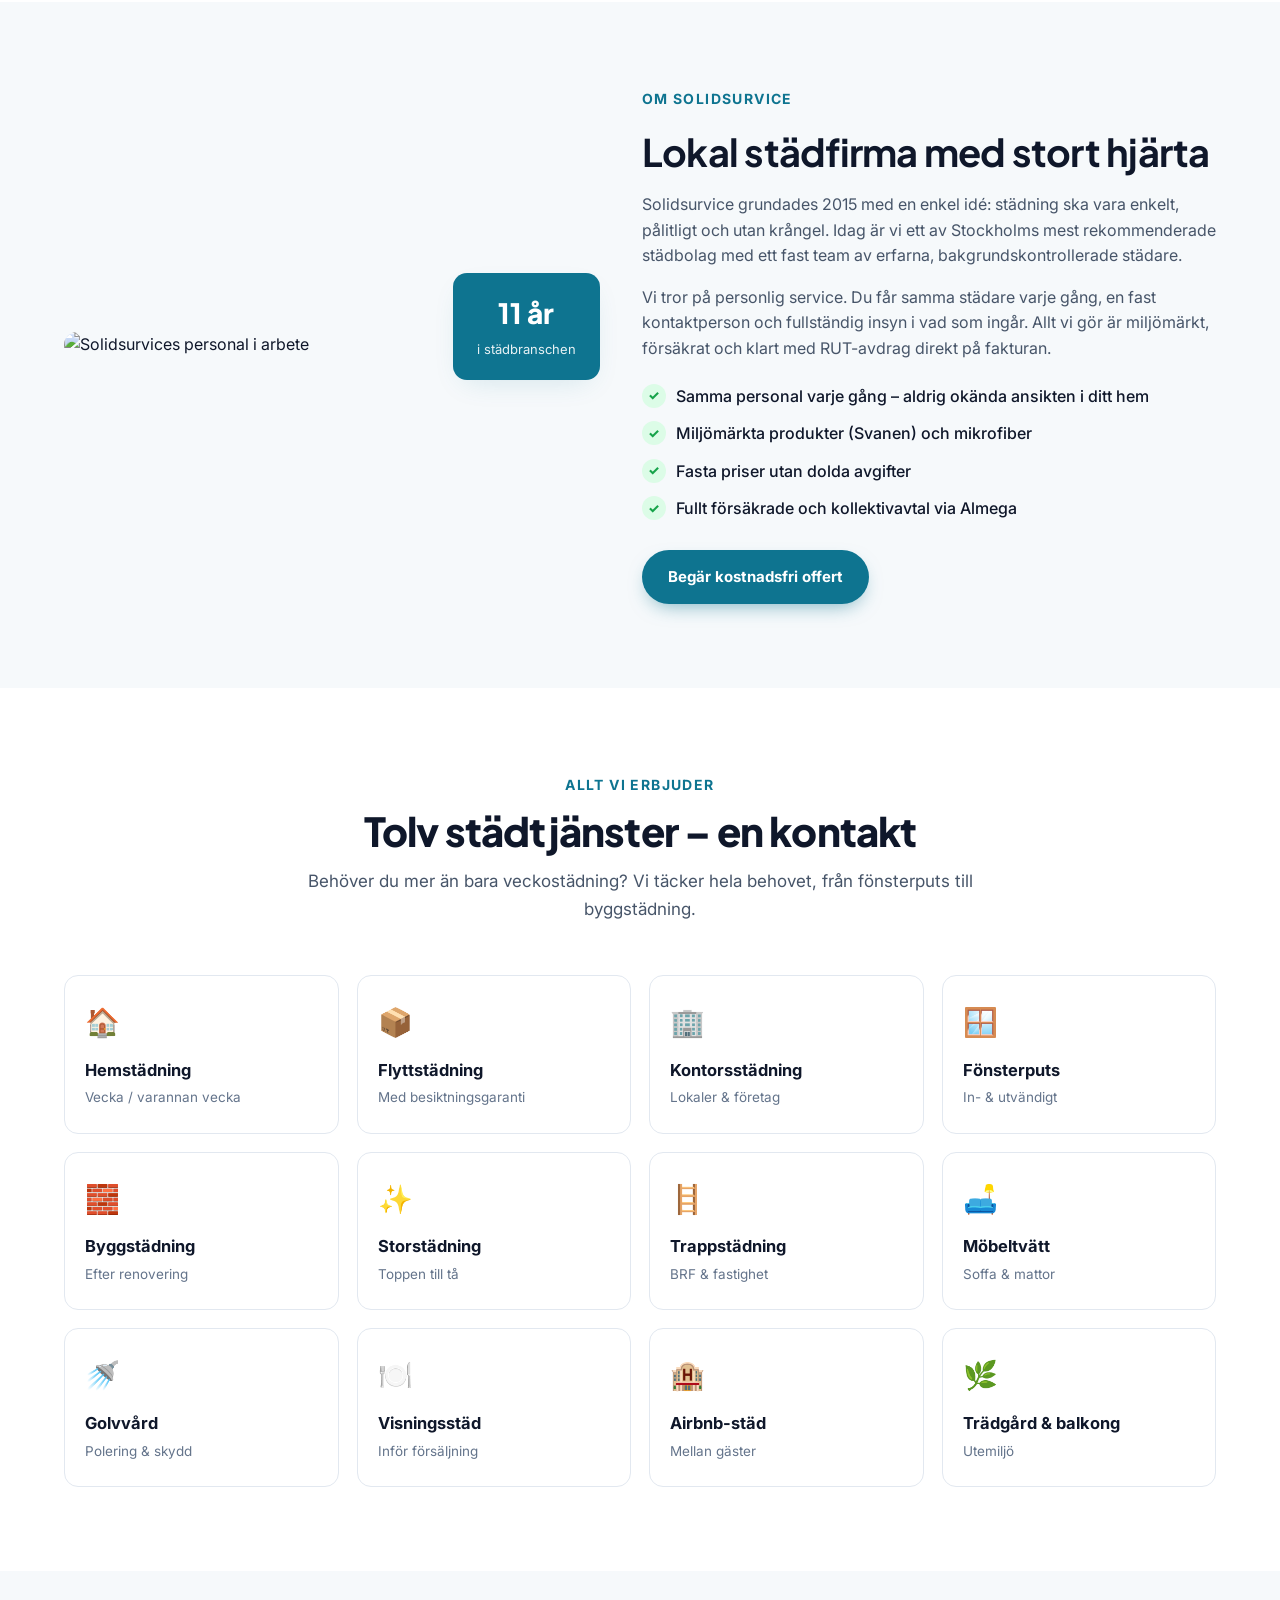
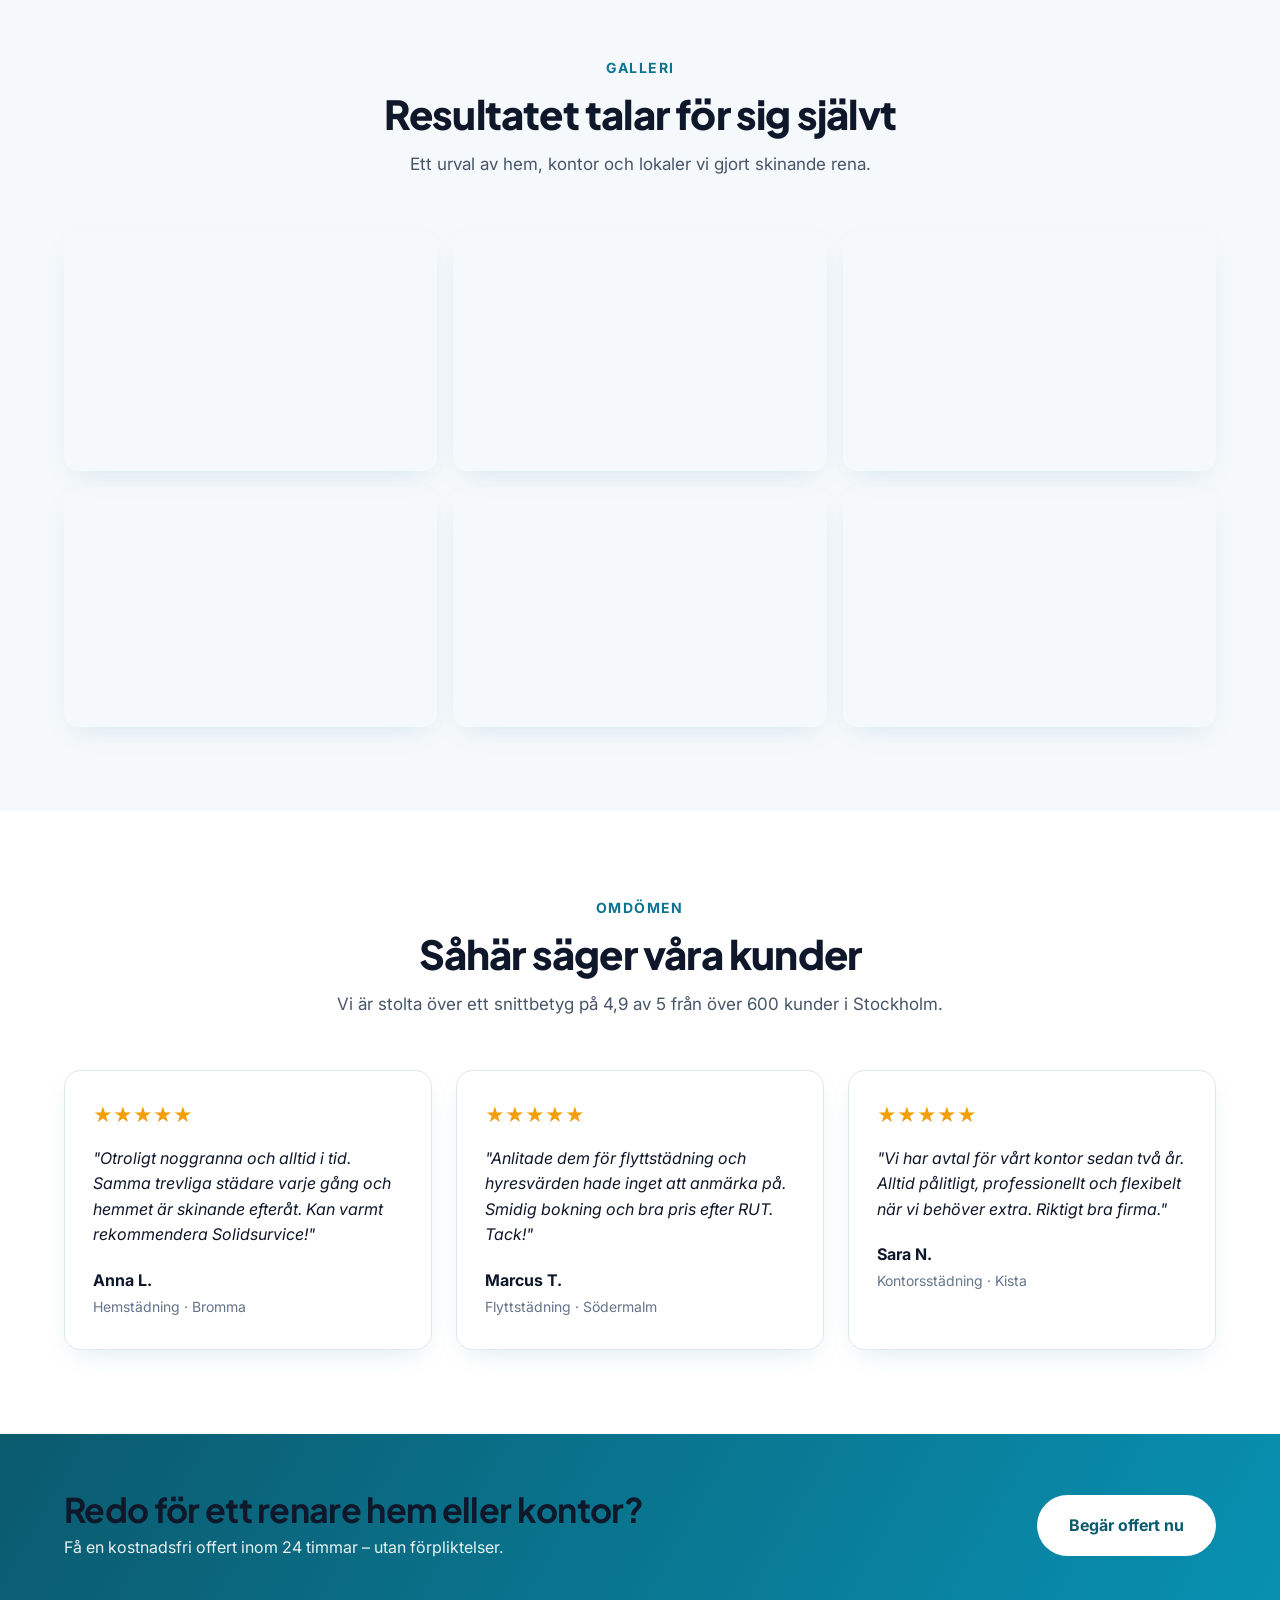
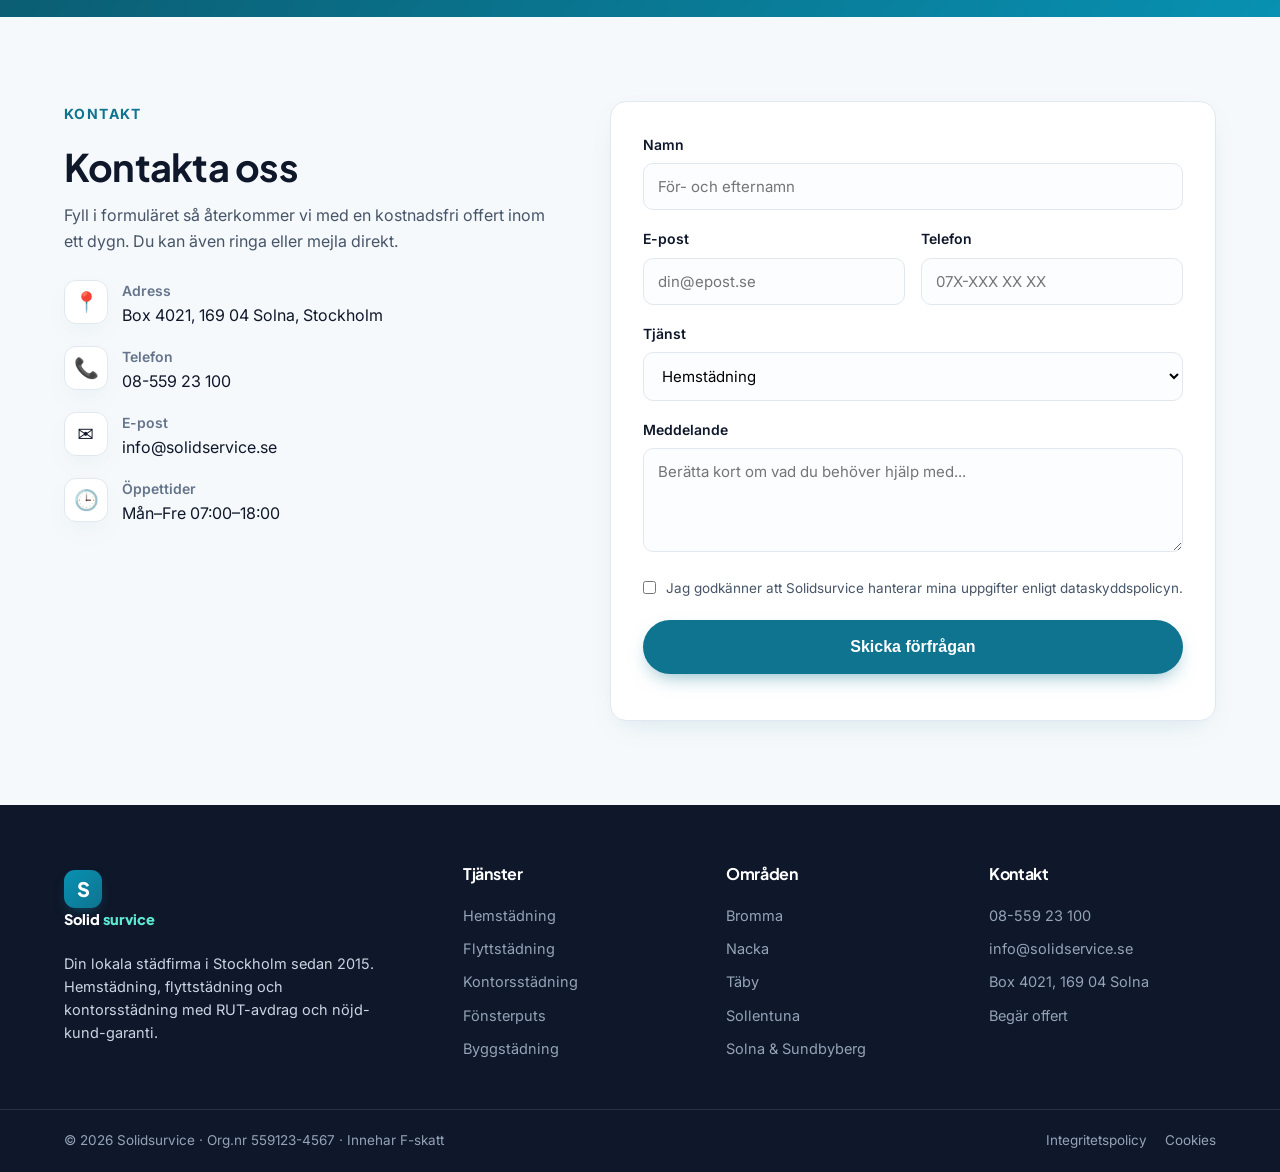
==== commit 061d3494: "Rebrand: Stadlinjen AB -> Solidsurvice (hela sajten, chatt, backend, dashboard)" ====
--- a/index.html
+++ b/index.html
@@ -3,8 +3,8 @@
 <head>
   <meta charset="UTF-8" />
   <meta name="viewport" content="width=device-width, initial-scale=1.0" />
-  <title>Städlinjen AB – Städfirma Stockholm | Hemstädning, Flyttstädning & Kontorsstädning</title>
-  <meta name="description" content="Städlinjen AB är din kompletta städfirma i Stockholm. Vi erbjuder hemstädning, flyttstädning, kontorsstädning och fönsterputs med RUT-avdrag. Boka kostnadsfri offert idag!" />
+  <title>Solidsurvice – Städfirma Stockholm | Hemstädning, Flyttstädning & Kontorsstädning</title>
+  <meta name="description" content="Solidsurvice är din kompletta städfirma i Stockholm. Vi erbjuder hemstädning, flyttstädning, kontorsstädning och fönsterputs med RUT-avdrag. Boka kostnadsfri offert idag!" />
   <link rel="preconnect" href="https://fonts.googleapis.com" />
   <link rel="preconnect" href="https://fonts.gstatic.com" crossorigin />
   <link href="https://fonts.googleapis.com/css2?family=Inter:wght@400;500;600;700;800;900&family=Plus+Jakarta+Sans:wght@500;600;700;800&display=swap" rel="stylesheet" />
@@ -22,7 +22,7 @@
       </div>
       <div class="topbar__right">
         <a href="tel:08-559 23 100">📞 08-559 23 100</a>
-        <a href="mailto:info@stadlinjen.se">✉️ info@stadlinjen.se</a>
+        <a href="mailto:info@solidservice.se">✉️ info@solidservice.se</a>
         <a href="#" aria-label="Instagram">Instagram</a>
       </div>
     </div>
@@ -33,7 +33,7 @@
     <div class="container header__inner">
       <a href="#hem" class="logo">
         <span class="logo__mark">S</span>
-        <span class="logo__text">Städlinjen<span class="logo__ab">AB</span></span>
+        <span class="logo__text">Solidsurvice<span class="logo__ab">AB</span></span>
       </a>
       <nav class="nav" id="nav">
         <a href="#hem">Hem</a>
@@ -58,7 +58,7 @@
         <div class="hero__badge">⭐ 4,9 / 5 i snittbetyg · 600+ nöjda kunder</div>
         <h1>Städfirma i <span>Stockholm</span></h1>
         <p class="hero__lead">
-          Städlinjen AB är din kompletta lösning för städning i hela Storstockholm.
+          Solidsurvice är din kompletta lösning för städning i hela Storstockholm.
           Vi tar hand om hemmet, flytten och kontoret – noggrant, pålitligt och alltid
           med 50 % RUT-avdrag. Nöjd-kund-garanti på allt vi gör.
         </p>
@@ -142,17 +142,17 @@
   <section class="about section section--alt" id="om">
     <div class="container about__inner">
       <div class="about__media">
-        <img src="https://images.unsplash.com/photo-1628177142898-93e36e4e3a50?auto=format&fit=crop&w=900&q=80" alt="Städlinjens personal i arbete" />
+        <img src="https://images.unsplash.com/photo-1628177142898-93e36e4e3a50?auto=format&fit=crop&w=900&q=80" alt="Solidsurvices personal i arbete" />
         <div class="about__stat">
           <strong>11 år</strong>
           <span>i städbranschen</span>
         </div>
       </div>
       <div class="about__content">
-        <span class="eyebrow">Om Städlinjen AB</span>
+        <span class="eyebrow">Om Solidsurvice</span>
         <h2>Lokal städfirma med stort hjärta</h2>
         <p>
-          Städlinjen AB grundades 2015 med en enkel idé: städning ska vara enkelt, pålitligt
+          Solidsurvice grundades 2015 med en enkel idé: städning ska vara enkelt, pålitligt
           och utan krångel. Idag är vi ett av Stockholms mest rekommenderade städbolag med
           ett fast team av erfarna, bakgrundskontrollerade städare.
         </p>
@@ -227,7 +227,7 @@
       <div class="testi__grid">
         <figure class="testi">
           <div class="testi__stars">★★★★★</div>
-          <blockquote>"Otroligt noggranna och alltid i tid. Samma trevliga städare varje gång och hemmet är skinande efteråt. Kan varmt rekommendera Städlinjen!"</blockquote>
+          <blockquote>"Otroligt noggranna och alltid i tid. Samma trevliga städare varje gång och hemmet är skinande efteråt. Kan varmt rekommendera Solidsurvice!"</blockquote>
           <figcaption><strong>Anna L.</strong><span>Hemstädning · Bromma</span></figcaption>
         </figure>
         <figure class="testi">
@@ -265,7 +265,7 @@
         <ul class="contact__list">
           <li><span>📍</span><div><strong>Adress</strong>Box 4021, 169 04 Solna, Stockholm</div></li>
           <li><span>📞</span><div><strong>Telefon</strong><a href="tel:08-559 23 100">08-559 23 100</a></div></li>
-          <li><span>✉️</span><div><strong>E-post</strong><a href="mailto:info@stadlinjen.se">info@stadlinjen.se</a></div></li>
+          <li><span>✉️</span><div><strong>E-post</strong><a href="mailto:info@solidservice.se">info@solidservice.se</a></div></li>
           <li><span>🕒</span><div><strong>Öppettider</strong>Mån–Fre 07:00–18:00</div></li>
         </ul>
       </div>
@@ -301,7 +301,7 @@
         </div>
         <label class="checkbox">
           <input type="checkbox" required />
-          <span>Jag godkänner att Städlinjen AB hanterar mina uppgifter enligt dataskyddspolicyn.</span>
+          <span>Jag godkänner att Solidsurvice hanterar mina uppgifter enligt dataskyddspolicyn.</span>
         </label>
         <button type="submit" class="btn btn--primary btn--lg btn--block">Skicka förfrågan</button>
         <p class="form__note" id="formNote"></p>
@@ -315,7 +315,7 @@
       <div class="footer__col footer__col--brand">
         <a href="#hem" class="logo logo--light">
           <span class="logo__mark">S</span>
-          <span class="logo__text">Städlinjen<span class="logo__ab">AB</span></span>
+          <span class="logo__text">Solid<span class="logo__ab">survice</span></span>
         </a>
         <p>Din lokala städfirma i Stockholm sedan 2015. Hemstädning, flyttstädning och kontorsstädning med RUT-avdrag och nöjd-kund-garanti.</p>
       </div>
@@ -338,14 +338,14 @@
       <div class="footer__col">
         <h4>Kontakt</h4>
         <a href="tel:08-559 23 100">08-559 23 100</a>
-        <a href="mailto:info@stadlinjen.se">info@stadlinjen.se</a>
+        <a href="mailto:info@solidservice.se">info@solidservice.se</a>
         <a href="#">Box 4021, 169 04 Solna</a>
         <a href="#kontakt">Begär offert</a>
       </div>
     </div>
     <div class="footer__bottom">
       <div class="container footer__bottom-inner">
-        <span>© 2026 Städlinjen AB · Org.nr 559123-4567 · Innehar F-skatt</span>
+        <span>© 2026 Solidsurvice · Org.nr 559123-4567 · Innehar F-skatt</span>
         <div class="footer__links">
           <a href="#">Integritetspolicy</a>
           <a href="#">Cookies</a>
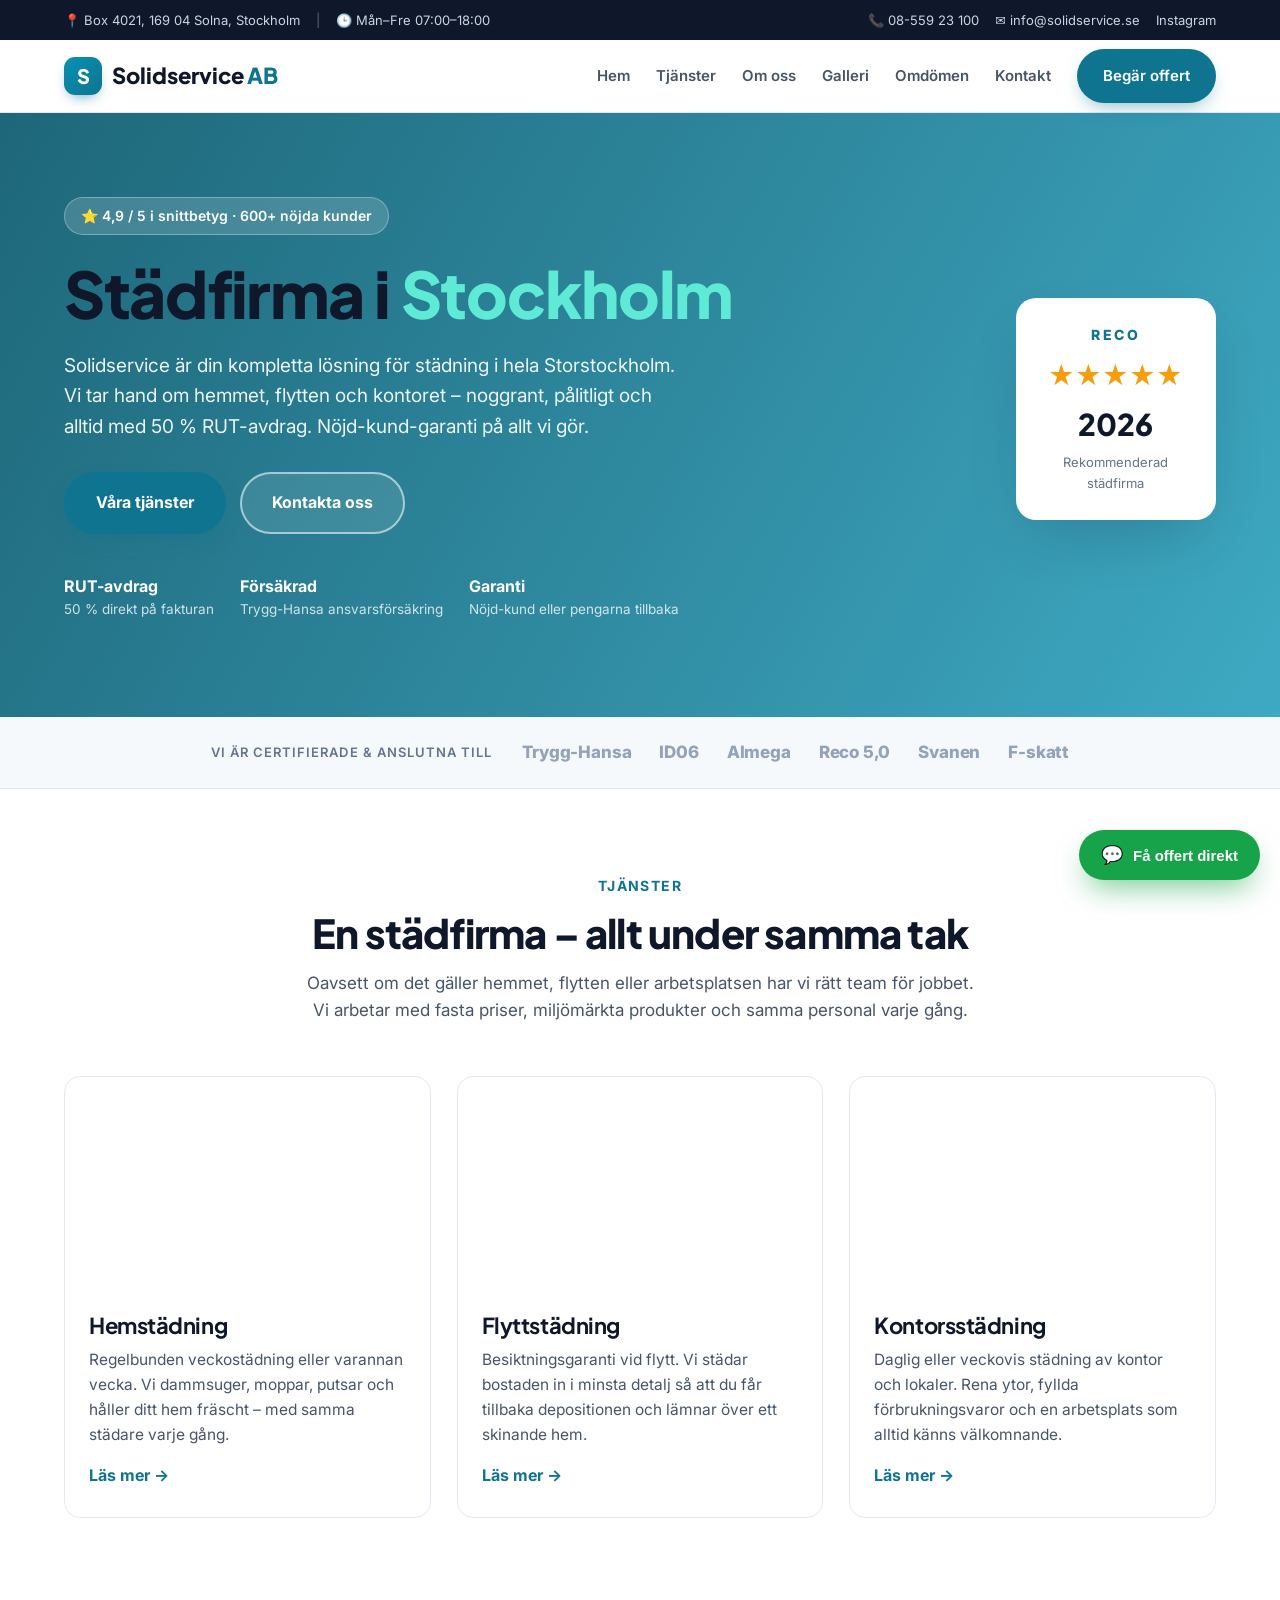
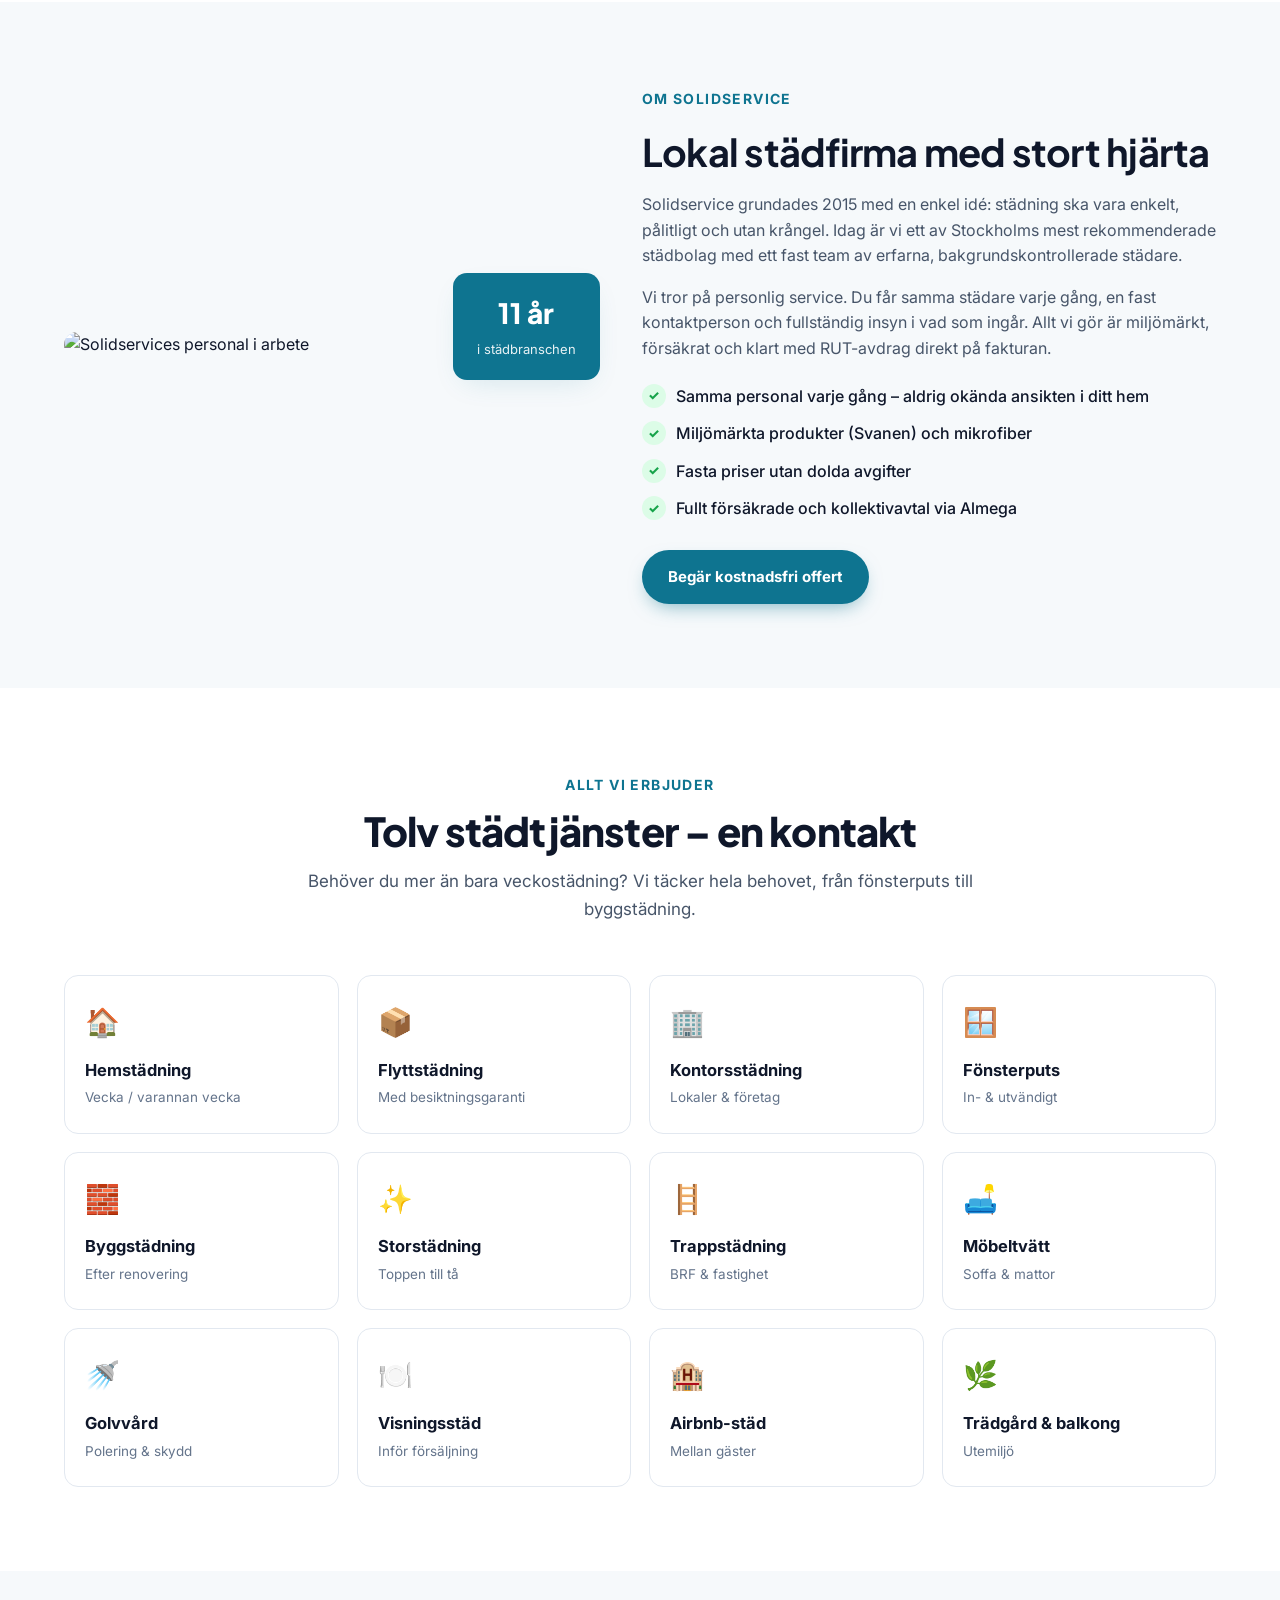
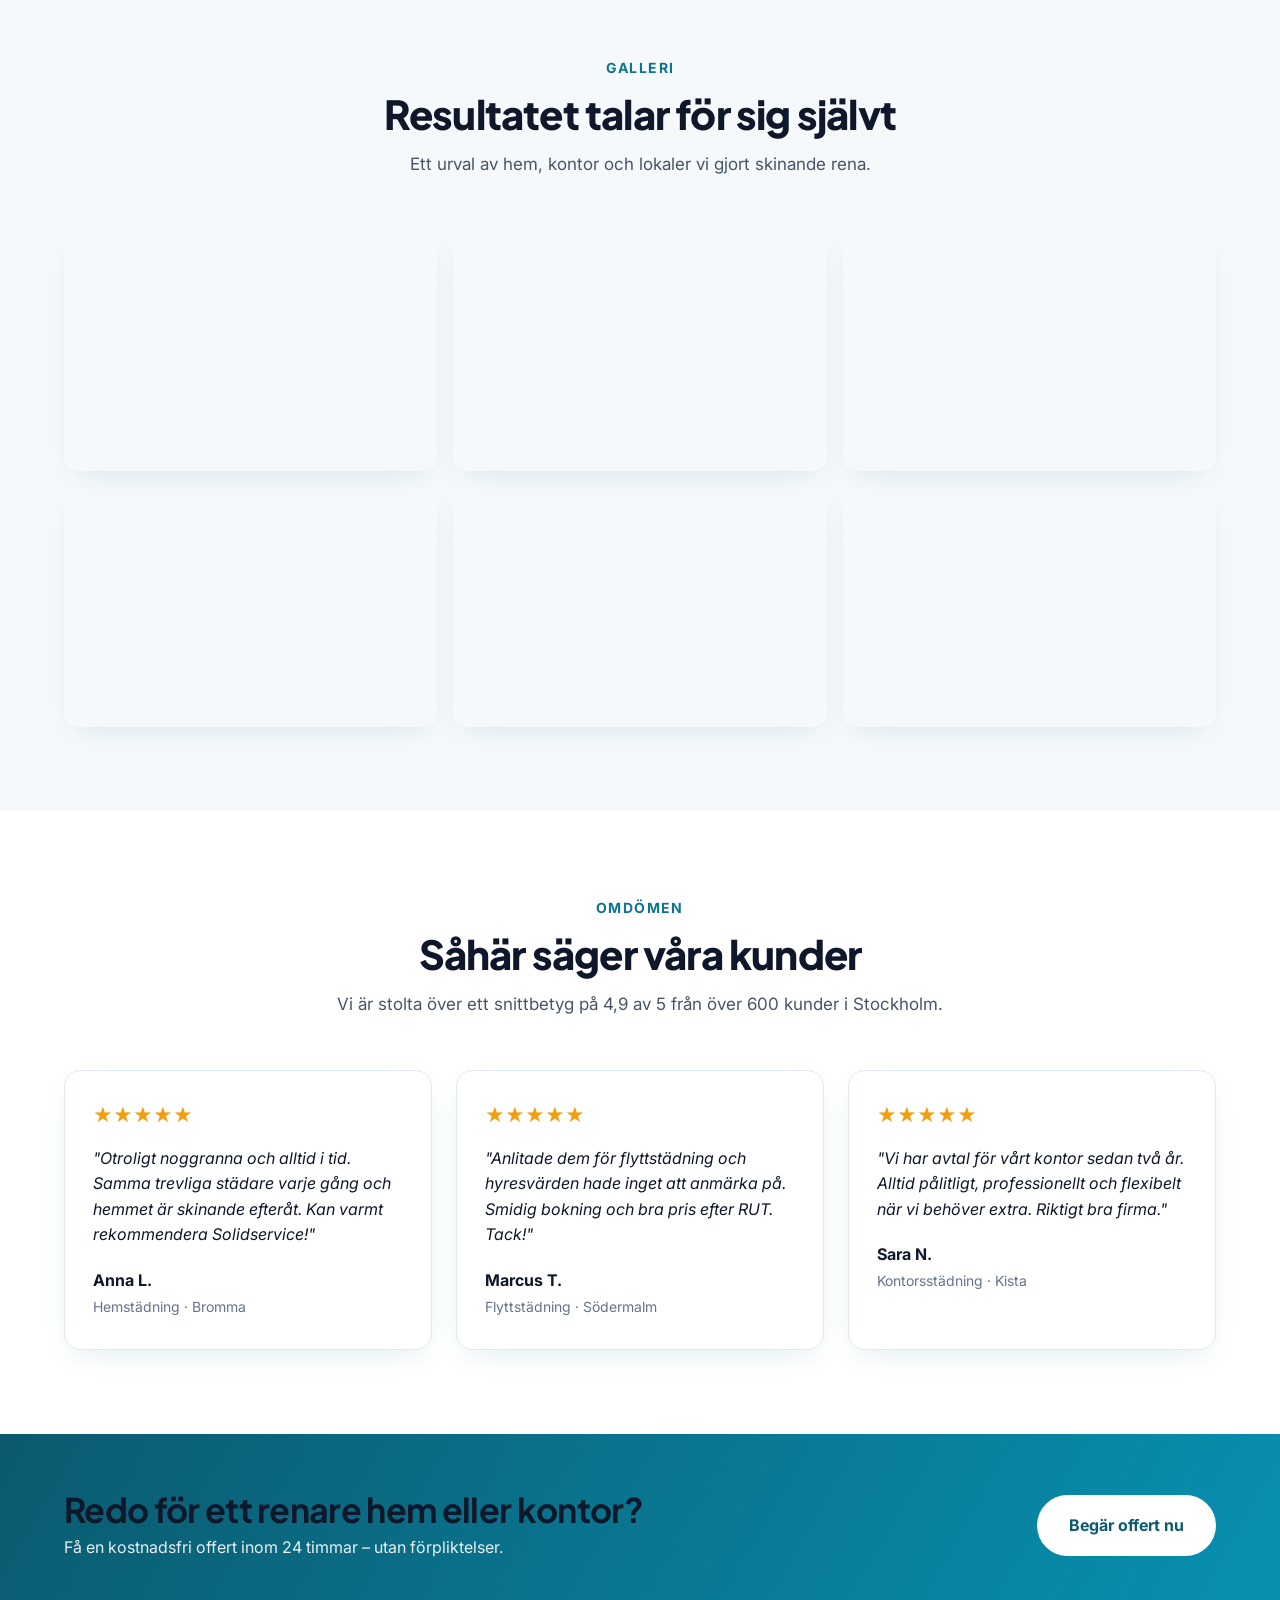
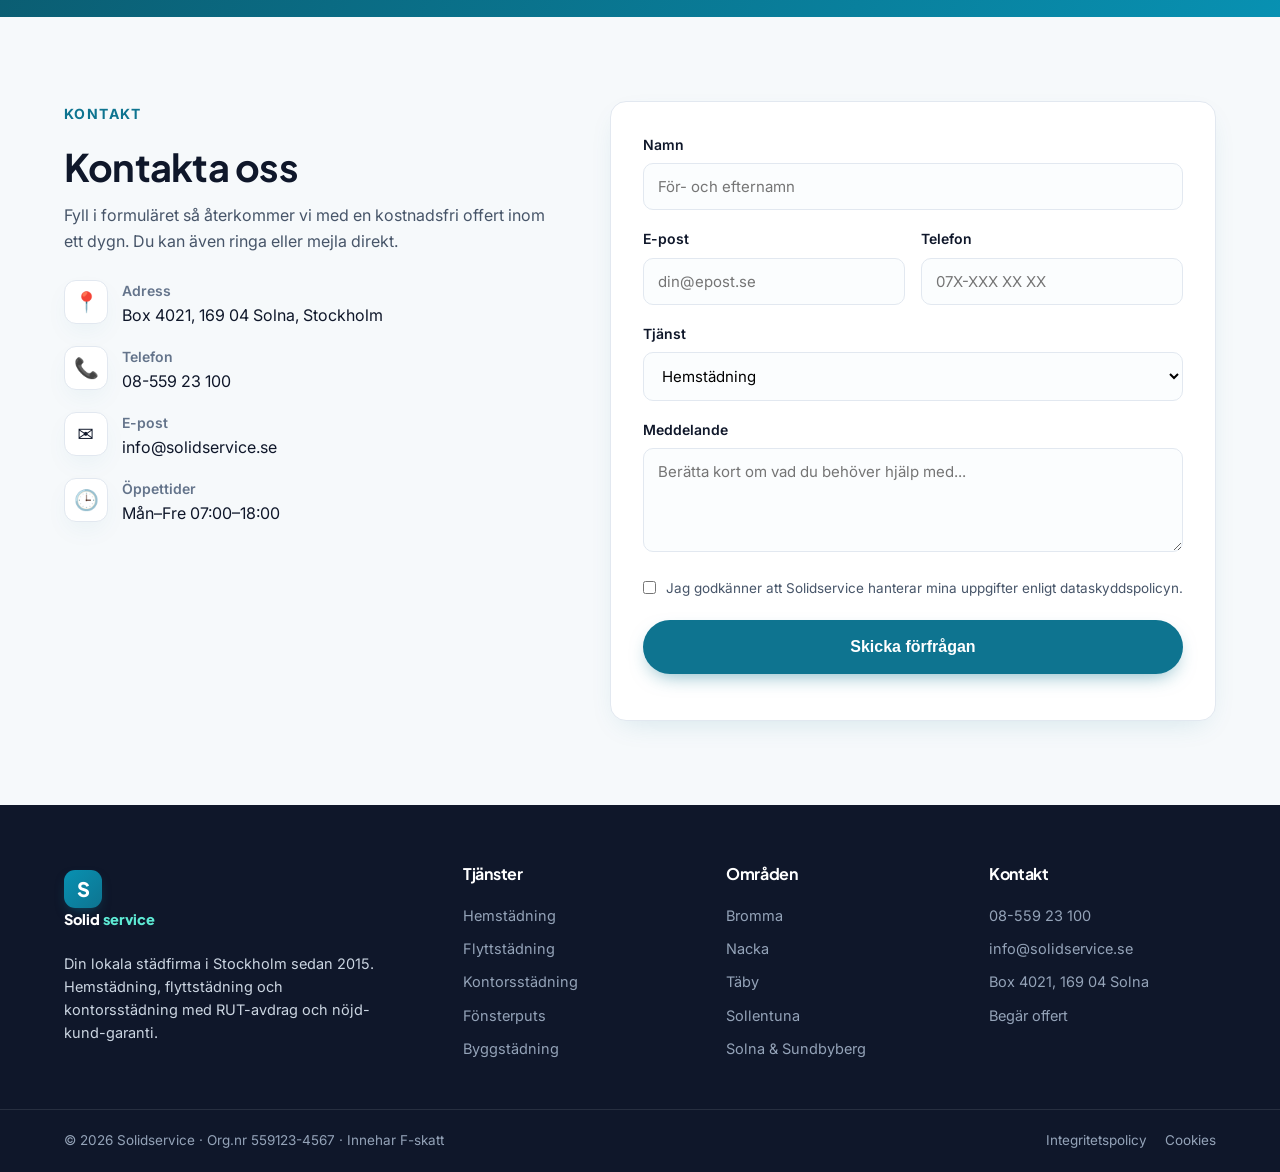
==== commit d6e68637: "Fix stavning: Solidsurvice -> Solidservice (matchar domanen)" ====
--- a/index.html
+++ b/index.html
@@ -3,8 +3,8 @@
 <head>
   <meta charset="UTF-8" />
   <meta name="viewport" content="width=device-width, initial-scale=1.0" />
-  <title>Solidsurvice – Städfirma Stockholm | Hemstädning, Flyttstädning & Kontorsstädning</title>
-  <meta name="description" content="Solidsurvice är din kompletta städfirma i Stockholm. Vi erbjuder hemstädning, flyttstädning, kontorsstädning och fönsterputs med RUT-avdrag. Boka kostnadsfri offert idag!" />
+  <title>Solidservice – Städfirma Stockholm | Hemstädning, Flyttstädning & Kontorsstädning</title>
+  <meta name="description" content="Solidservice är din kompletta städfirma i Stockholm. Vi erbjuder hemstädning, flyttstädning, kontorsstädning och fönsterputs med RUT-avdrag. Boka kostnadsfri offert idag!" />
   <link rel="preconnect" href="https://fonts.googleapis.com" />
   <link rel="preconnect" href="https://fonts.gstatic.com" crossorigin />
   <link href="https://fonts.googleapis.com/css2?family=Inter:wght@400;500;600;700;800;900&family=Plus+Jakarta+Sans:wght@500;600;700;800&display=swap" rel="stylesheet" />
@@ -33,7 +33,7 @@
     <div class="container header__inner">
       <a href="#hem" class="logo">
         <span class="logo__mark">S</span>
-        <span class="logo__text">Solidsurvice<span class="logo__ab">AB</span></span>
+        <span class="logo__text">Solidservice<span class="logo__ab">AB</span></span>
       </a>
       <nav class="nav" id="nav">
         <a href="#hem">Hem</a>
@@ -58,7 +58,7 @@
         <div class="hero__badge">⭐ 4,9 / 5 i snittbetyg · 600+ nöjda kunder</div>
         <h1>Städfirma i <span>Stockholm</span></h1>
         <p class="hero__lead">
-          Solidsurvice är din kompletta lösning för städning i hela Storstockholm.
+          Solidservice är din kompletta lösning för städning i hela Storstockholm.
           Vi tar hand om hemmet, flytten och kontoret – noggrant, pålitligt och alltid
           med 50 % RUT-avdrag. Nöjd-kund-garanti på allt vi gör.
         </p>
@@ -142,17 +142,17 @@
   <section class="about section section--alt" id="om">
     <div class="container about__inner">
       <div class="about__media">
-        <img src="https://images.unsplash.com/photo-1628177142898-93e36e4e3a50?auto=format&fit=crop&w=900&q=80" alt="Solidsurvices personal i arbete" />
+        <img src="https://images.unsplash.com/photo-1628177142898-93e36e4e3a50?auto=format&fit=crop&w=900&q=80" alt="Solidservices personal i arbete" />
         <div class="about__stat">
           <strong>11 år</strong>
           <span>i städbranschen</span>
         </div>
       </div>
       <div class="about__content">
-        <span class="eyebrow">Om Solidsurvice</span>
+        <span class="eyebrow">Om Solidservice</span>
         <h2>Lokal städfirma med stort hjärta</h2>
         <p>
-          Solidsurvice grundades 2015 med en enkel idé: städning ska vara enkelt, pålitligt
+          Solidservice grundades 2015 med en enkel idé: städning ska vara enkelt, pålitligt
           och utan krångel. Idag är vi ett av Stockholms mest rekommenderade städbolag med
           ett fast team av erfarna, bakgrundskontrollerade städare.
         </p>
@@ -227,7 +227,7 @@
       <div class="testi__grid">
         <figure class="testi">
           <div class="testi__stars">★★★★★</div>
-          <blockquote>"Otroligt noggranna och alltid i tid. Samma trevliga städare varje gång och hemmet är skinande efteråt. Kan varmt rekommendera Solidsurvice!"</blockquote>
+          <blockquote>"Otroligt noggranna och alltid i tid. Samma trevliga städare varje gång och hemmet är skinande efteråt. Kan varmt rekommendera Solidservice!"</blockquote>
           <figcaption><strong>Anna L.</strong><span>Hemstädning · Bromma</span></figcaption>
         </figure>
         <figure class="testi">
@@ -301,7 +301,7 @@
         </div>
         <label class="checkbox">
           <input type="checkbox" required />
-          <span>Jag godkänner att Solidsurvice hanterar mina uppgifter enligt dataskyddspolicyn.</span>
+          <span>Jag godkänner att Solidservice hanterar mina uppgifter enligt dataskyddspolicyn.</span>
         </label>
         <button type="submit" class="btn btn--primary btn--lg btn--block">Skicka förfrågan</button>
         <p class="form__note" id="formNote"></p>
@@ -315,7 +315,7 @@
       <div class="footer__col footer__col--brand">
         <a href="#hem" class="logo logo--light">
           <span class="logo__mark">S</span>
-          <span class="logo__text">Solid<span class="logo__ab">survice</span></span>
+          <span class="logo__text">Solid<span class="logo__ab">service</span></span>
         </a>
         <p>Din lokala städfirma i Stockholm sedan 2015. Hemstädning, flyttstädning och kontorsstädning med RUT-avdrag och nöjd-kund-garanti.</p>
       </div>
@@ -345,7 +345,7 @@
     </div>
     <div class="footer__bottom">
       <div class="container footer__bottom-inner">
-        <span>© 2026 Solidsurvice · Org.nr 559123-4567 · Innehar F-skatt</span>
+        <span>© 2026 Solidservice · Org.nr 559123-4567 · Innehar F-skatt</span>
         <div class="footer__links">
           <a href="#">Integritetspolicy</a>
           <a href="#">Cookies</a>
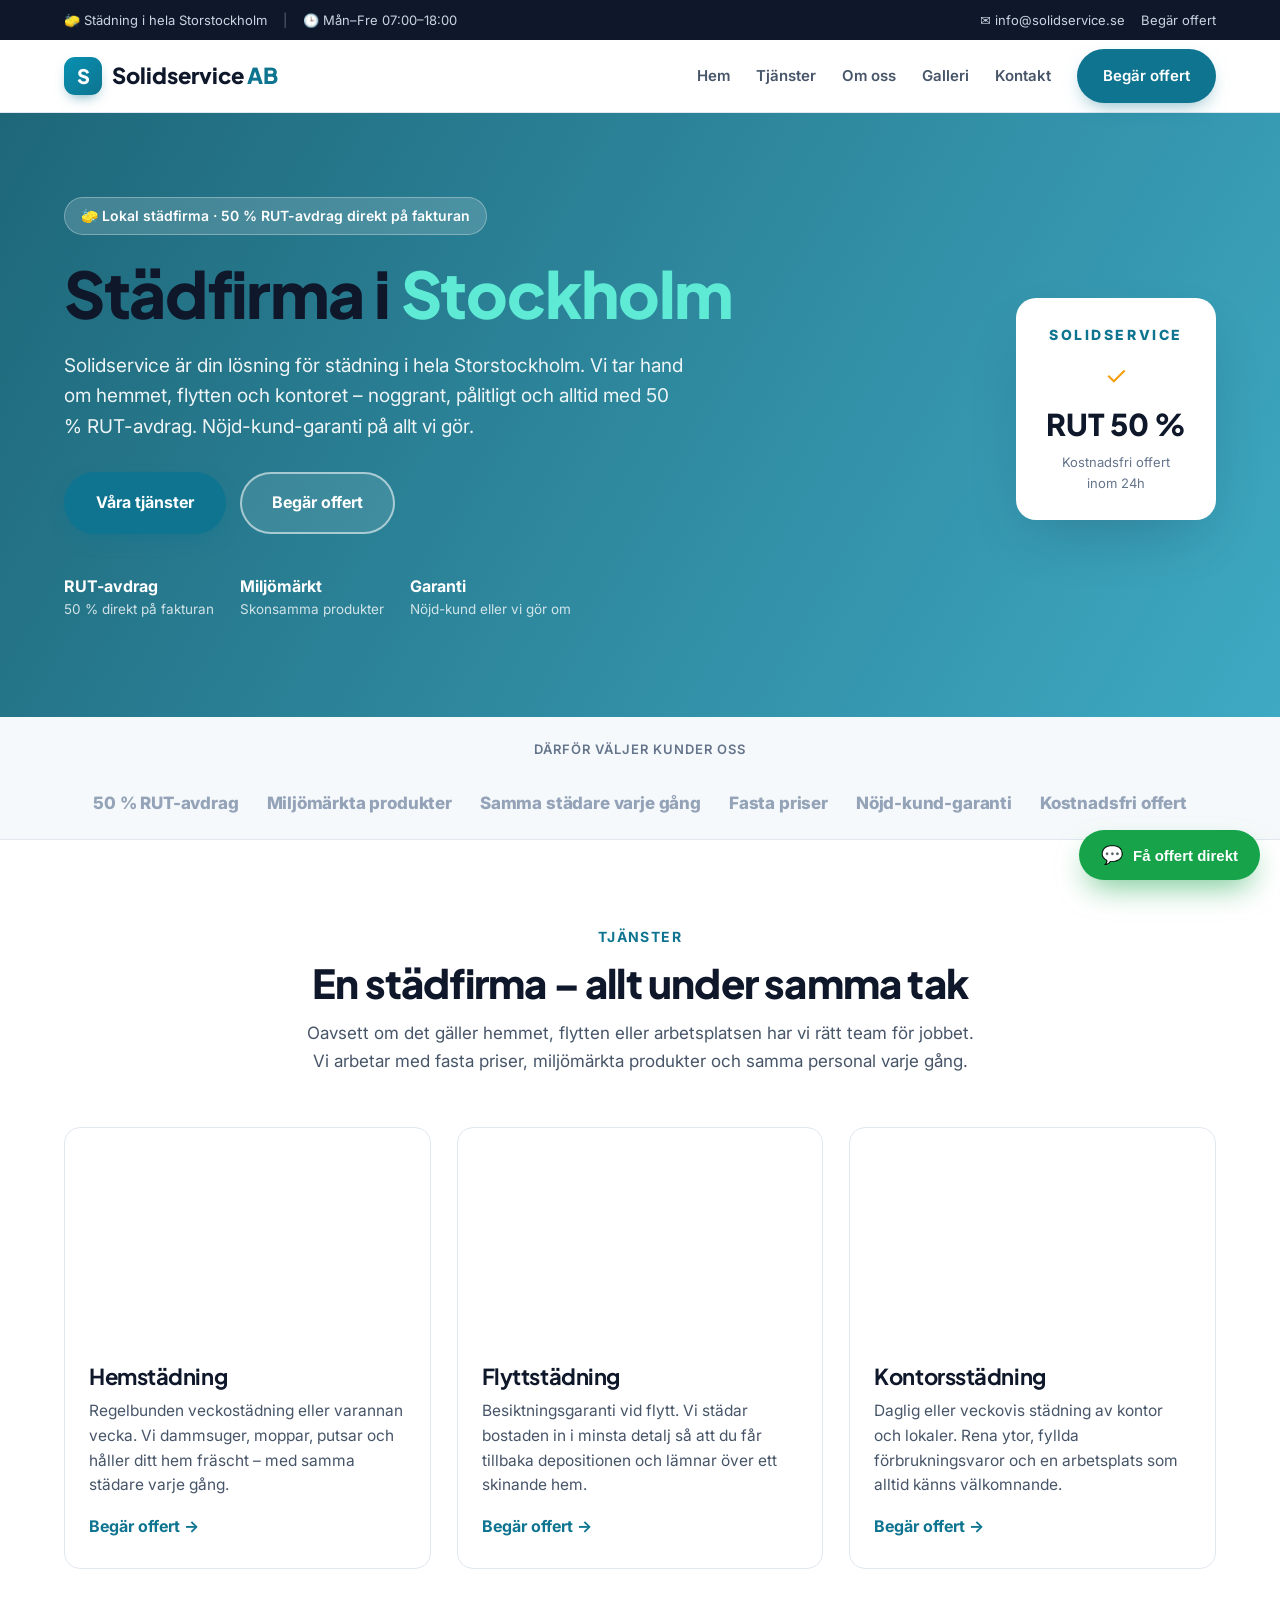
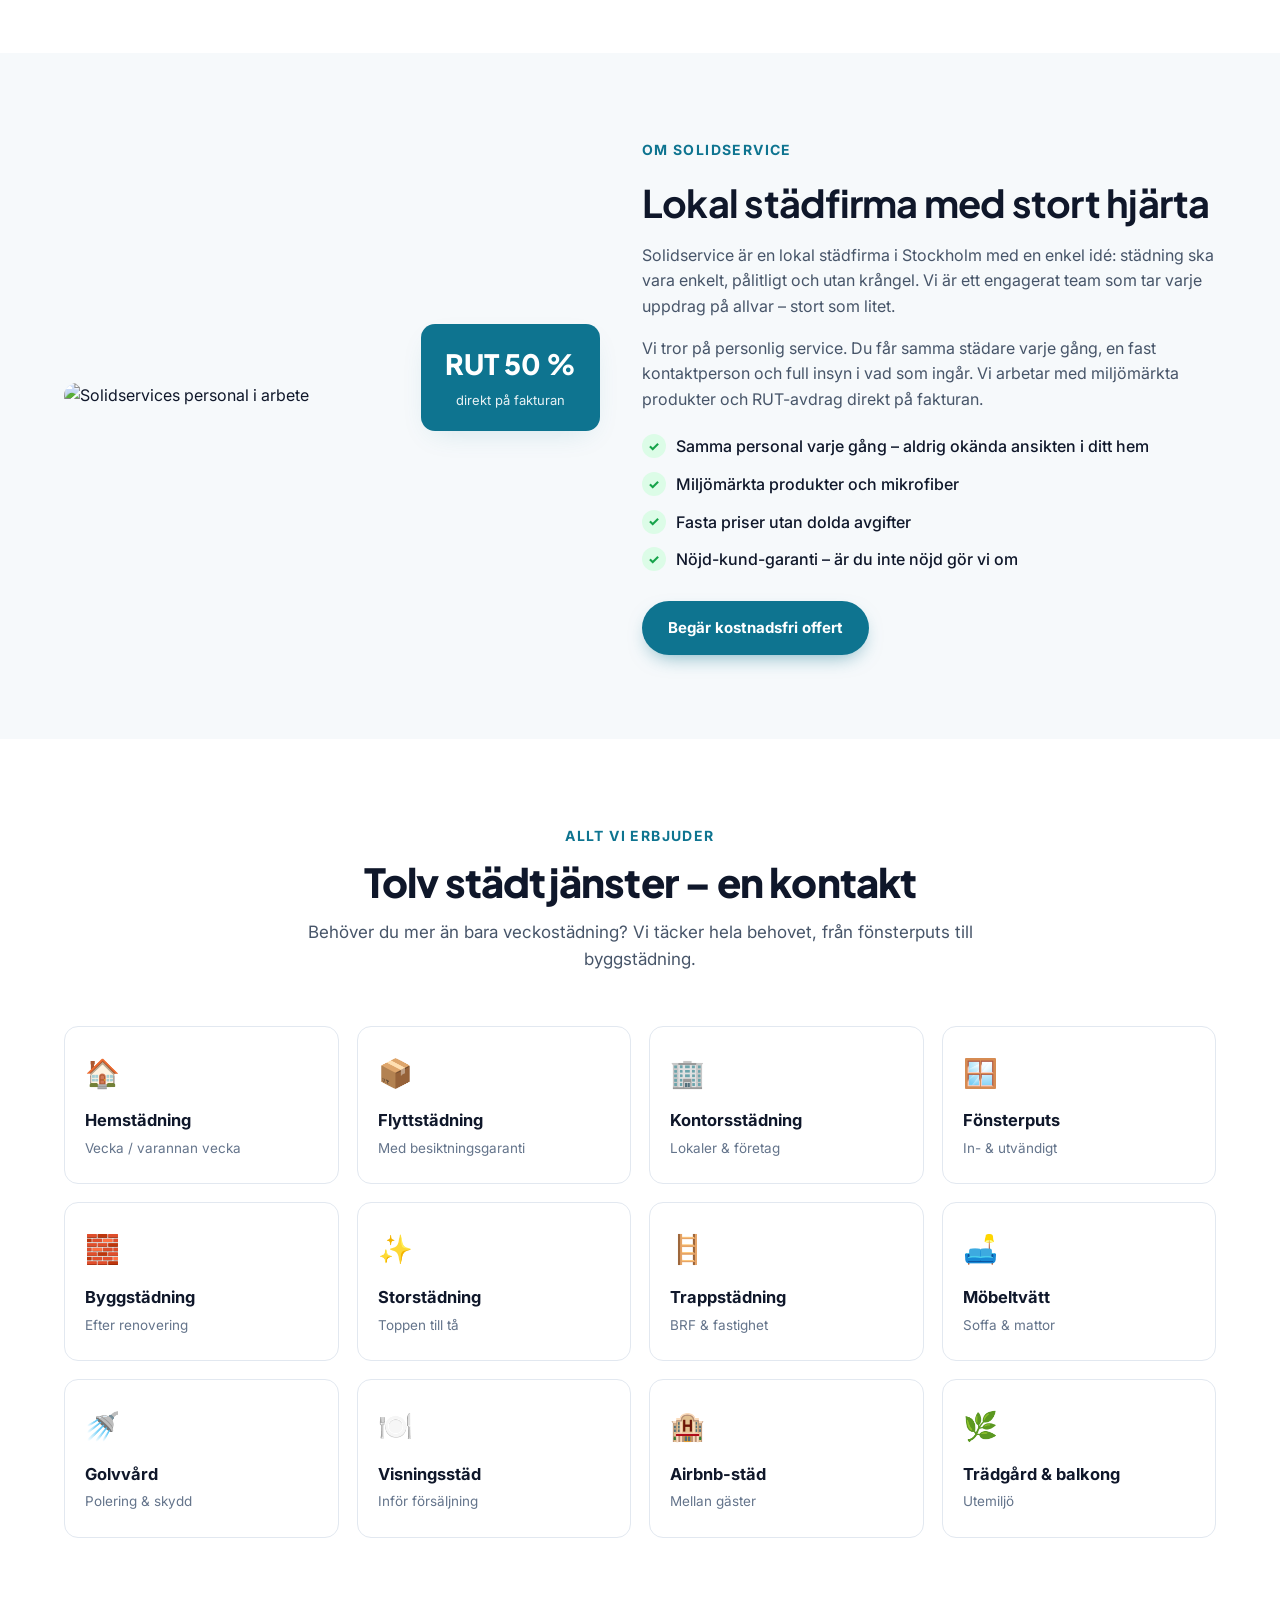
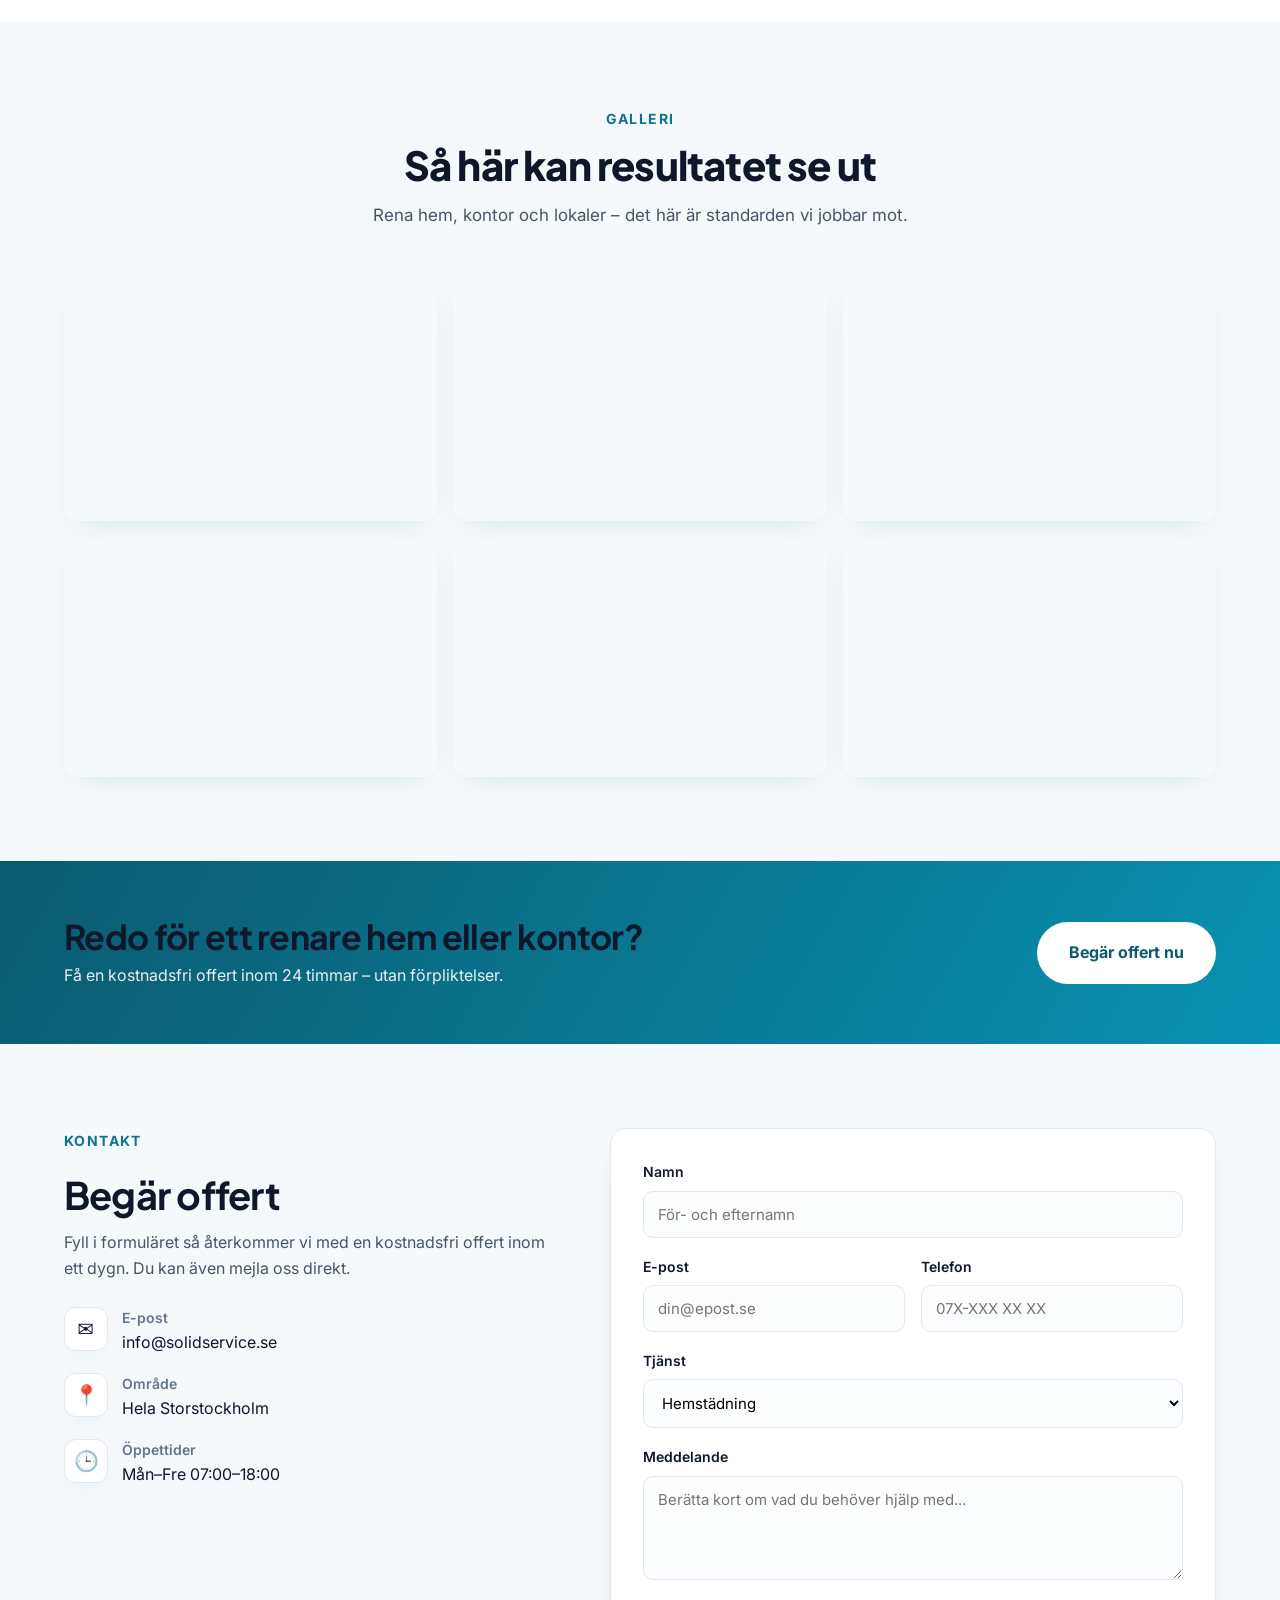
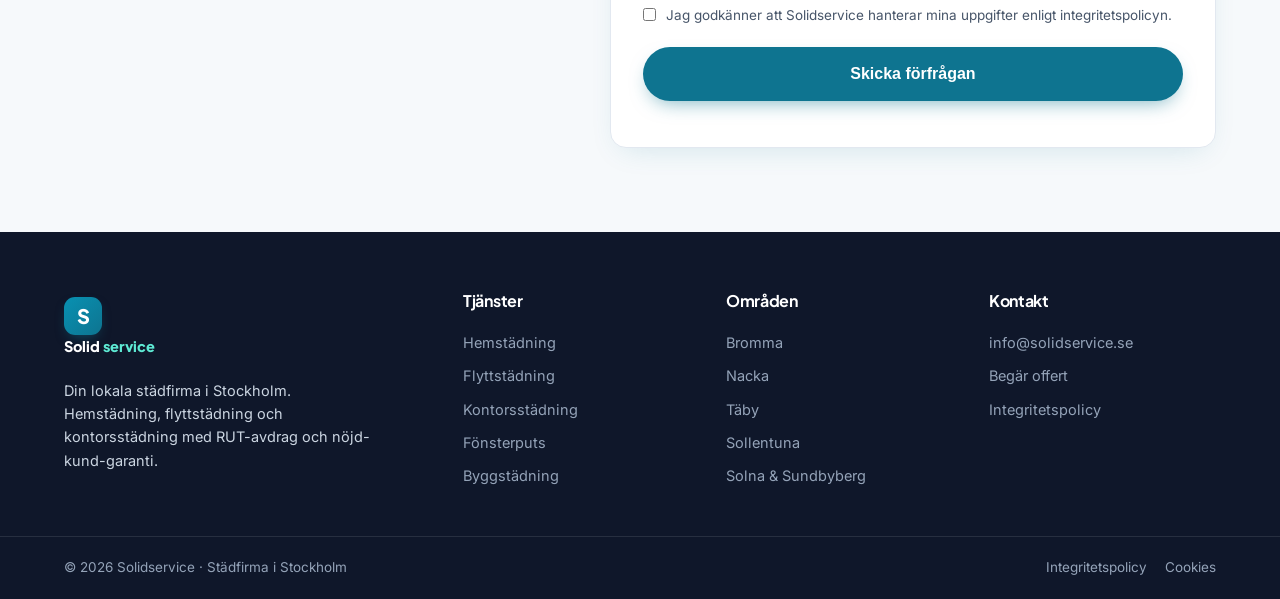
==== commit 810a94e9: "Hemsida: ta bort adress + telefon + fejk-recensioner/stats + ID06 + pahittad historik; fixa doda lan" ====
--- a/index.html
+++ b/index.html
@@ -4,7 +4,7 @@
   <meta charset="UTF-8" />
   <meta name="viewport" content="width=device-width, initial-scale=1.0" />
   <title>Solidservice – Städfirma Stockholm | Hemstädning, Flyttstädning & Kontorsstädning</title>
-  <meta name="description" content="Solidservice är din kompletta städfirma i Stockholm. Vi erbjuder hemstädning, flyttstädning, kontorsstädning och fönsterputs med RUT-avdrag. Boka kostnadsfri offert idag!" />
+  <meta name="description" content="Solidservice är din städfirma i Stockholm. Vi erbjuder hemstädning, flyttstädning, kontorsstädning och fönsterputs med RUT-avdrag. Boka kostnadsfri offert idag!" />
   <link rel="preconnect" href="https://fonts.googleapis.com" />
   <link rel="preconnect" href="https://fonts.gstatic.com" crossorigin />
   <link href="https://fonts.googleapis.com/css2?family=Inter:wght@400;500;600;700;800;900&family=Plus+Jakarta+Sans:wght@500;600;700;800&display=swap" rel="stylesheet" />
@@ -16,14 +16,13 @@
   <div class="topbar">
     <div class="container topbar__inner">
       <div class="topbar__left">
-        <span>📍 Box 4021, 169 04 Solna, Stockholm</span>
+        <span>🧽 Städning i hela Storstockholm</span>
         <span class="topbar__divider">|</span>
         <span>🕒 Mån–Fre 07:00–18:00</span>
       </div>
       <div class="topbar__right">
-        <a href="tel:08-559 23 100">📞 08-559 23 100</a>
         <a href="mailto:info@solidservice.se">✉️ info@solidservice.se</a>
-        <a href="#" aria-label="Instagram">Instagram</a>
+        <a href="#kontakt">Begär offert</a>
       </div>
     </div>
   </div>
@@ -40,7 +39,6 @@
         <a href="#tjanster">Tjänster</a>
         <a href="#om">Om oss</a>
         <a href="#galleri">Galleri</a>
-        <a href="#omdomen">Omdömen</a>
         <a href="#kontakt">Kontakt</a>
         <a href="#kontakt" class="btn btn--primary nav__cta">Begär offert</a>
       </nav>
@@ -55,45 +53,45 @@
     <div class="hero__bg"></div>
     <div class="container hero__inner">
       <div class="hero__content">
-        <div class="hero__badge">⭐ 4,9 / 5 i snittbetyg · 600+ nöjda kunder</div>
+        <div class="hero__badge">🧽 Lokal städfirma · 50 % RUT-avdrag direkt på fakturan</div>
         <h1>Städfirma i <span>Stockholm</span></h1>
         <p class="hero__lead">
-          Solidservice är din kompletta lösning för städning i hela Storstockholm.
+          Solidservice är din lösning för städning i hela Storstockholm.
           Vi tar hand om hemmet, flytten och kontoret – noggrant, pålitligt och alltid
           med 50 % RUT-avdrag. Nöjd-kund-garanti på allt vi gör.
         </p>
         <div class="hero__actions">
           <a href="#tjanster" class="btn btn--primary btn--lg">Våra tjänster</a>
-          <a href="#kontakt" class="btn btn--ghost btn--lg">Kontakta oss</a>
+          <a href="#kontakt" class="btn btn--ghost btn--lg">Begär offert</a>
         </div>
         <div class="hero__trust">
           <div class="hero__trust-item"><strong>RUT-avdrag</strong><span>50 % direkt på fakturan</span></div>
-          <div class="hero__trust-item"><strong>Försäkrad</strong><span>Trygg-Hansa ansvarsförsäkring</span></div>
-          <div class="hero__trust-item"><strong>Garanti</strong><span>Nöjd-kund eller pengarna tillbaka</span></div>
+          <div class="hero__trust-item"><strong>Miljömärkt</strong><span>Skonsamma produkter</span></div>
+          <div class="hero__trust-item"><strong>Garanti</strong><span>Nöjd-kund eller vi gör om</span></div>
         </div>
       </div>
       <div class="hero__card">
         <div class="reco">
-          <div class="reco__top">RECO</div>
-          <div class="reco__stars">★★★★★</div>
-          <div class="reco__year">2026</div>
-          <div class="reco__label">Rekommenderad städfirma</div>
-        </div>
-      </div>
-    </div>
-  </section>
-
-  <!-- Logos / trust strip -->
+          <div class="reco__top">SOLIDSERVICE</div>
+          <div class="reco__stars">✓</div>
+          <div class="reco__year">RUT 50 %</div>
+          <div class="reco__label">Kostnadsfri offert inom 24h</div>
+        </div>
+      </div>
+    </div>
+  </section>
+
+  <!-- Value strip -->
   <section class="trustbar">
     <div class="container trustbar__inner">
-      <span>Vi är certifierade & anslutna till</span>
+      <span>Därför väljer kunder oss</span>
       <div class="trustbar__logos">
-        <div class="trustbar__logo">Trygg-Hansa</div>
-        <div class="trustbar__logo">ID06</div>
-        <div class="trustbar__logo">Almega</div>
-        <div class="trustbar__logo">Reco 5,0</div>
-        <div class="trustbar__logo">Svanen</div>
-        <div class="trustbar__logo">F-skatt</div>
+        <div class="trustbar__logo">50 % RUT-avdrag</div>
+        <div class="trustbar__logo">Miljömärkta produkter</div>
+        <div class="trustbar__logo">Samma städare varje gång</div>
+        <div class="trustbar__logo">Fasta priser</div>
+        <div class="trustbar__logo">Nöjd-kund-garanti</div>
+        <div class="trustbar__logo">Kostnadsfri offert</div>
       </div>
     </div>
   </section>
@@ -113,7 +111,7 @@
           <div class="card__body">
             <h3>Hemstädning</h3>
             <p>Regelbunden veckostädning eller varannan vecka. Vi dammsuger, moppar, putsar och håller ditt hem fräscht – med samma städare varje gång.</p>
-            <a href="#kontakt" class="card__link">Läs mer →</a>
+            <a href="#kontakt" class="card__link">Begär offert →</a>
           </div>
         </article>
 
@@ -122,7 +120,7 @@
           <div class="card__body">
             <h3>Flyttstädning</h3>
             <p>Besiktningsgaranti vid flytt. Vi städar bostaden in i minsta detalj så att du får tillbaka depositionen och lämnar över ett skinande hem.</p>
-            <a href="#kontakt" class="card__link">Läs mer →</a>
+            <a href="#kontakt" class="card__link">Begär offert →</a>
           </div>
         </article>
 
@@ -131,7 +129,7 @@
           <div class="card__body">
             <h3>Kontorsstädning</h3>
             <p>Daglig eller veckovis städning av kontor och lokaler. Rena ytor, fyllda förbrukningsvaror och en arbetsplats som alltid känns välkomnande.</p>
-            <a href="#kontakt" class="card__link">Läs mer →</a>
+            <a href="#kontakt" class="card__link">Begär offert →</a>
           </div>
         </article>
       </div>
@@ -144,28 +142,26 @@
       <div class="about__media">
         <img src="https://images.unsplash.com/photo-1628177142898-93e36e4e3a50?auto=format&fit=crop&w=900&q=80" alt="Solidservices personal i arbete" />
         <div class="about__stat">
-          <strong>11 år</strong>
-          <span>i städbranschen</span>
+          <strong>RUT 50 %</strong>
+          <span>direkt på fakturan</span>
         </div>
       </div>
       <div class="about__content">
         <span class="eyebrow">Om Solidservice</span>
         <h2>Lokal städfirma med stort hjärta</h2>
         <p>
-          Solidservice grundades 2015 med en enkel idé: städning ska vara enkelt, pålitligt
-          och utan krångel. Idag är vi ett av Stockholms mest rekommenderade städbolag med
-          ett fast team av erfarna, bakgrundskontrollerade städare.
+          Solidservice är en lokal städfirma i Stockholm med en enkel idé: städning ska vara enkelt, pålitligt
+          och utan krångel. Vi är ett engagerat team som tar varje uppdrag på allvar – stort som litet.
         </p>
         <p>
           Vi tror på personlig service. Du får samma städare varje gång, en fast kontaktperson
-          och fullständig insyn i vad som ingår. Allt vi gör är miljömärkt, försäkrat och
-          klart med RUT-avdrag direkt på fakturan.
+          och full insyn i vad som ingår. Vi arbetar med miljömärkta produkter och RUT-avdrag direkt på fakturan.
         </p>
         <ul class="checklist">
           <li>Samma personal varje gång – aldrig okända ansikten i ditt hem</li>
-          <li>Miljömärkta produkter (Svanen) och mikrofiber</li>
+          <li>Miljömärkta produkter och mikrofiber</li>
           <li>Fasta priser utan dolda avgifter</li>
-          <li>Fullt försäkrade och kollektivavtal via Almega</li>
+          <li>Nöjd-kund-garanti – är du inte nöjd gör vi om</li>
         </ul>
         <a href="#kontakt" class="btn btn--primary">Begär kostnadsfri offert</a>
       </div>
@@ -202,8 +198,8 @@
     <div class="container">
       <div class="section__head">
         <span class="eyebrow">Galleri</span>
-        <h2>Resultatet talar för sig självt</h2>
-        <p>Ett urval av hem, kontor och lokaler vi gjort skinande rena.</p>
+        <h2>Så här kan resultatet se ut</h2>
+        <p>Rena hem, kontor och lokaler – det här är standarden vi jobbar mot.</p>
       </div>
       <div class="gallery__grid">
         <div class="gallery__item" style="background-image:url('https://images.unsplash.com/photo-1556911220-bff31c812dba?auto=format&fit=crop&w=700&q=80')"></div>
@@ -216,34 +212,6 @@
     </div>
   </section>
 
-  <!-- Testimonials -->
-  <section class="testimonials section" id="omdomen">
-    <div class="container">
-      <div class="section__head">
-        <span class="eyebrow">Omdömen</span>
-        <h2>Såhär säger våra kunder</h2>
-        <p>Vi är stolta över ett snittbetyg på 4,9 av 5 från över 600 kunder i Stockholm.</p>
-      </div>
-      <div class="testi__grid">
-        <figure class="testi">
-          <div class="testi__stars">★★★★★</div>
-          <blockquote>"Otroligt noggranna och alltid i tid. Samma trevliga städare varje gång och hemmet är skinande efteråt. Kan varmt rekommendera Solidservice!"</blockquote>
-          <figcaption><strong>Anna L.</strong><span>Hemstädning · Bromma</span></figcaption>
-        </figure>
-        <figure class="testi">
-          <div class="testi__stars">★★★★★</div>
-          <blockquote>"Anlitade dem för flyttstädning och hyresvärden hade inget att anmärka på. Smidig bokning och bra pris efter RUT. Tack!"</blockquote>
-          <figcaption><strong>Marcus T.</strong><span>Flyttstädning · Södermalm</span></figcaption>
-        </figure>
-        <figure class="testi">
-          <div class="testi__stars">★★★★★</div>
-          <blockquote>"Vi har avtal för vårt kontor sedan två år. Alltid pålitligt, professionellt och flexibelt när vi behöver extra. Riktigt bra firma."</blockquote>
-          <figcaption><strong>Sara N.</strong><span>Kontorsstädning · Kista</span></figcaption>
-        </figure>
-      </div>
-    </div>
-  </section>
-
   <!-- CTA banner -->
   <section class="ctabanner">
     <div class="container ctabanner__inner">
@@ -260,12 +228,11 @@
     <div class="container contact__inner">
       <div class="contact__info">
         <span class="eyebrow">Kontakt</span>
-        <h2>Kontakta oss</h2>
-        <p>Fyll i formuläret så återkommer vi med en kostnadsfri offert inom ett dygn. Du kan även ringa eller mejla direkt.</p>
+        <h2>Begär offert</h2>
+        <p>Fyll i formuläret så återkommer vi med en kostnadsfri offert inom ett dygn. Du kan även mejla oss direkt.</p>
         <ul class="contact__list">
-          <li><span>📍</span><div><strong>Adress</strong>Box 4021, 169 04 Solna, Stockholm</div></li>
-          <li><span>📞</span><div><strong>Telefon</strong><a href="tel:08-559 23 100">08-559 23 100</a></div></li>
           <li><span>✉️</span><div><strong>E-post</strong><a href="mailto:info@solidservice.se">info@solidservice.se</a></div></li>
+          <li><span>📍</span><div><strong>Område</strong>Hela Storstockholm</div></li>
           <li><span>🕒</span><div><strong>Öppettider</strong>Mån–Fre 07:00–18:00</div></li>
         </ul>
       </div>
@@ -301,7 +268,7 @@
         </div>
         <label class="checkbox">
           <input type="checkbox" required />
-          <span>Jag godkänner att Solidservice hanterar mina uppgifter enligt dataskyddspolicyn.</span>
+          <span>Jag godkänner att Solidservice hanterar mina uppgifter enligt <a href="integritetspolicy.html">integritetspolicyn</a>.</span>
         </label>
         <button type="submit" class="btn btn--primary btn--lg btn--block">Skicka förfrågan</button>
         <p class="form__note" id="formNote"></p>
@@ -317,7 +284,7 @@
           <span class="logo__mark">S</span>
           <span class="logo__text">Solid<span class="logo__ab">service</span></span>
         </a>
-        <p>Din lokala städfirma i Stockholm sedan 2015. Hemstädning, flyttstädning och kontorsstädning med RUT-avdrag och nöjd-kund-garanti.</p>
+        <p>Din lokala städfirma i Stockholm. Hemstädning, flyttstädning och kontorsstädning med RUT-avdrag och nöjd-kund-garanti.</p>
       </div>
       <div class="footer__col">
         <h4>Tjänster</h4>
@@ -329,26 +296,25 @@
       </div>
       <div class="footer__col">
         <h4>Områden</h4>
-        <a href="#">Bromma</a>
-        <a href="#">Nacka</a>
-        <a href="#">Täby</a>
-        <a href="#">Sollentuna</a>
-        <a href="#">Solna & Sundbyberg</a>
+        <a href="#kontakt">Bromma</a>
+        <a href="#kontakt">Nacka</a>
+        <a href="#kontakt">Täby</a>
+        <a href="#kontakt">Sollentuna</a>
+        <a href="#kontakt">Solna & Sundbyberg</a>
       </div>
       <div class="footer__col">
         <h4>Kontakt</h4>
-        <a href="tel:08-559 23 100">08-559 23 100</a>
         <a href="mailto:info@solidservice.se">info@solidservice.se</a>
-        <a href="#">Box 4021, 169 04 Solna</a>
         <a href="#kontakt">Begär offert</a>
+        <a href="integritetspolicy.html">Integritetspolicy</a>
       </div>
     </div>
     <div class="footer__bottom">
       <div class="container footer__bottom-inner">
-        <span>© 2026 Solidservice · Org.nr 559123-4567 · Innehar F-skatt</span>
+        <span>© 2026 Solidservice · Städfirma i Stockholm</span>
         <div class="footer__links">
-          <a href="#">Integritetspolicy</a>
-          <a href="#">Cookies</a>
+          <a href="integritetspolicy.html">Integritetspolicy</a>
+          <a href="integritetspolicy.html#cookies">Cookies</a>
         </div>
       </div>
     </div>
